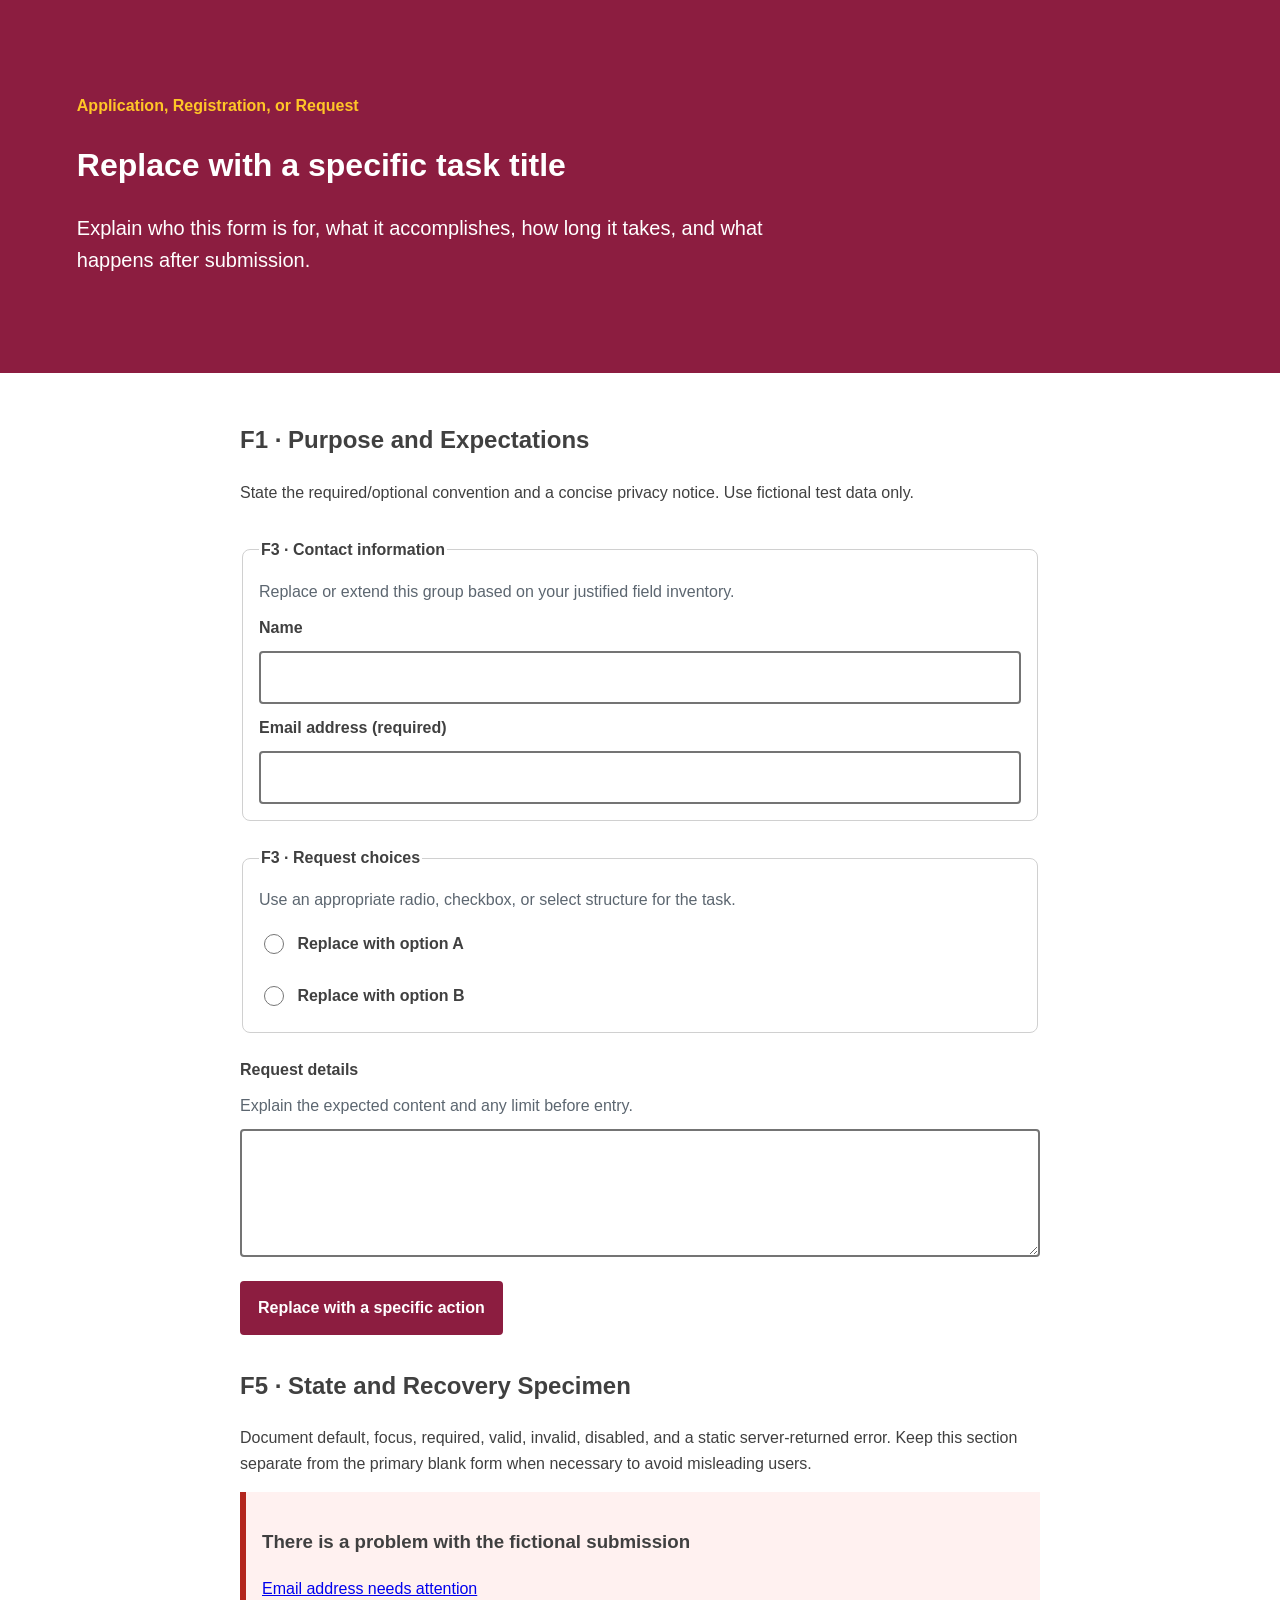
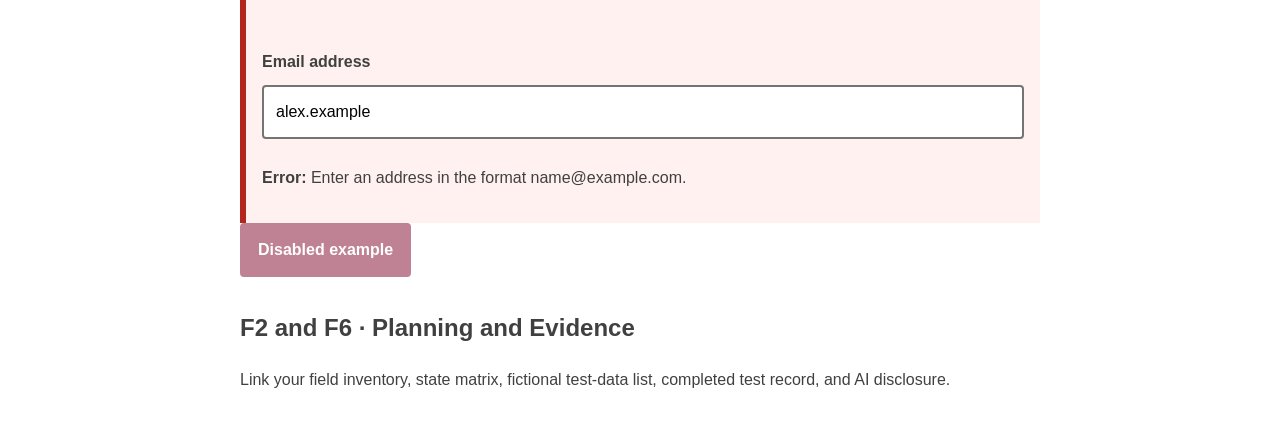
==== ASSESSMENT-Inclusive-Form-Flow-Starter/index.html @ 779ce45e "Initial Starter Repo" ====
<!doctype html>
<html lang="en">
    <head>
        <meta charset="utf-8">
        <meta name="viewport" content="width=device-width,initial-scale=1">
        <title>Inclusive Form Flow</title><link rel="stylesheet" href="styles.css">
    </head>
    <body>
        <header class="page-header">
            <p class="eyebrow">Application, Registration, or Request</p>
            <h1>Replace with a specific task title</h1>
            <p class="lede">Explain who this form is for, what it accomplishes, how long it takes, and what happens after submission.</p>
        </header>
        <main>
            <section id="expectations">
                <h2>F1 · Purpose and Expectations</h2>
                <p>State the required/optional convention and a concise privacy notice. Use fictional test data only.</p>
            </section>
            <form action="" method="get">
                <fieldset>
                    <legend>F3 · Contact information</legend>
                    <p class="help">Replace or extend this group based on your justified field inventory.</p>
                    <div class="field">
                        <label for="name">Name</label>
                        <input id="name" name="name" type="text" autocomplete="name">
                    </div>
                    <div class="field">
                        <label for="email">Email address (required)</label>
                        <input id="email" name="email" type="email" autocomplete="email" required>
                    </div>
                </fieldset>
                <fieldset>
                    <legend>F3 · Request choices</legend>
                    <p class="help">Use an appropriate radio, checkbox, or select structure for the task.</p>
                    <label class="choice">
                        <input type="radio" name="request_type" value="option-a"> Replace with option A</label>
                        <label class="choice"><input type="radio" name="request_type" value="option-b"> Replace with option B</label>
                    </fieldset>
                    <div class="field">
                        <label for="details">Request details</label>
                        <p class="help" id="details-help">Explain the expected content and any limit before entry.</p>
                        <textarea id="details" name="details" aria-describedby="details-help"></textarea>
                    </div>
                    <button type="submit">Replace with a specific action</button>
                </form>
                <section id="states">
                    <h2>F5 · State and Recovery Specimen</h2>
                    <p>Document default, focus, required, valid, invalid, disabled, and a static server-returned error. Keep this section separate from the primary blank form when necessary to avoid misleading users.</p>
                    <div class="error-summary">
                        <h3>There is a problem with the fictional submission</h3>
                        <p><a href="#error-example">Email address needs attention</a></p>
                    </div>
                    <div class="field field-error">
                        <label for="error-example">Email address</label>
                        <input id="error-example" type="email" value="alex.example" aria-invalid="true" aria-describedby="error-message">
                        <p id="error-message"><strong>Error:</strong> Enter an address in the format name@example.com.</p>
                    </div>
                    <button type="button" disabled>Disabled example</button>
                </section>
                <section id="documentation">
                    <h2>F2 and F6 · Planning and Evidence</h2>
                    <p>Link your field inventory, state matrix, fictional test-data list, completed test record, and AI disclosure.</p>
                </section>
            </main>
        </body>
        </html>
---- ASSESSMENT-Inclusive-Form-Flow-Starter/styles.css ----
:root{
    --color-text:#404040;
    --color-surface:#fff;
    --color-action:#8c1d40;
    --color-accent:#ffc627;
    --color-border:#747474;
    --color-error:#b3261e;
    --color-muted:#5c6670;
    --space-3:1rem;
    --radius:.5rem;
    --measure:68ch;
}
*,*::before,*::after{
    box-sizing:border-box;
}
body{
    margin:0;
    color:var(--color-text);
    background:var(--color-surface);
    font-family:Arial,sans-serif;
    line-height:1.6;
}
.page-header{
    padding:clamp(2rem,6vw,5rem);
    background:var(--color-action);
    color:#fff;
}
.eyebrow{
    color:var(--color-accent);
    font-weight:700;
}
.lede{
    max-width:var(--measure);
    font-size:1.25rem;
}
main{
    max-width:52rem;
    margin:auto;
    padding:var(--space-3);
}
section,form{
    margin-block:2rem;
}
form,fieldset,.field{
    display:grid;
    gap:.65rem;
}
form{
    gap:1.5rem;
}
fieldset{
    padding:1rem;
    border:1px solid #d0d0d0;
    border-radius:var(--radius);
}
legend,label{
    font-weight:700;
}
.help{
    margin:0;
    color:var(--color-muted);
}
input,select,textarea,button{
    font:inherit;
}
input:not([type="radio"]):not([type="checkbox"]),select,textarea{
    width:100%;
    padding:.75rem;
    border:2px solid var(--color-border);
    border-radius:.25rem;
}
textarea{
    min-height:8rem;
    resize:vertical;
}
.choice{
    display:flex;
    gap:.65rem;
    align-items:flex-start;
    padding:.5rem 0;
}
.choice input{
    inline-size:1.25rem;
    block-size:1.25rem;
}
button{
    justify-self:start;
    min-height:44px;
    padding:.75rem 1rem;
    background:var(--color-action);
    color:#fff;
    border:2px solid var(--color-action);
    border-radius:.25rem;
    font-weight:700;
}
:focus-visible{
    outline:.2rem solid var(--color-accent);
    outline-offset:.2rem;
}
.error-summary,.field-error{
    padding:1rem;
    border-left:.4rem solid var(--color-error);
    background:#fff1f0;
}
.field-error input{
    border-color:var(--color-error);
}
button:disabled{
    opacity:.55;
    cursor:not-allowed;
}
@media (min-width:48rem){
    .paired-fields{
        display:grid;
        grid-template-columns:1fr 1fr;
        gap:1rem;
    }
}
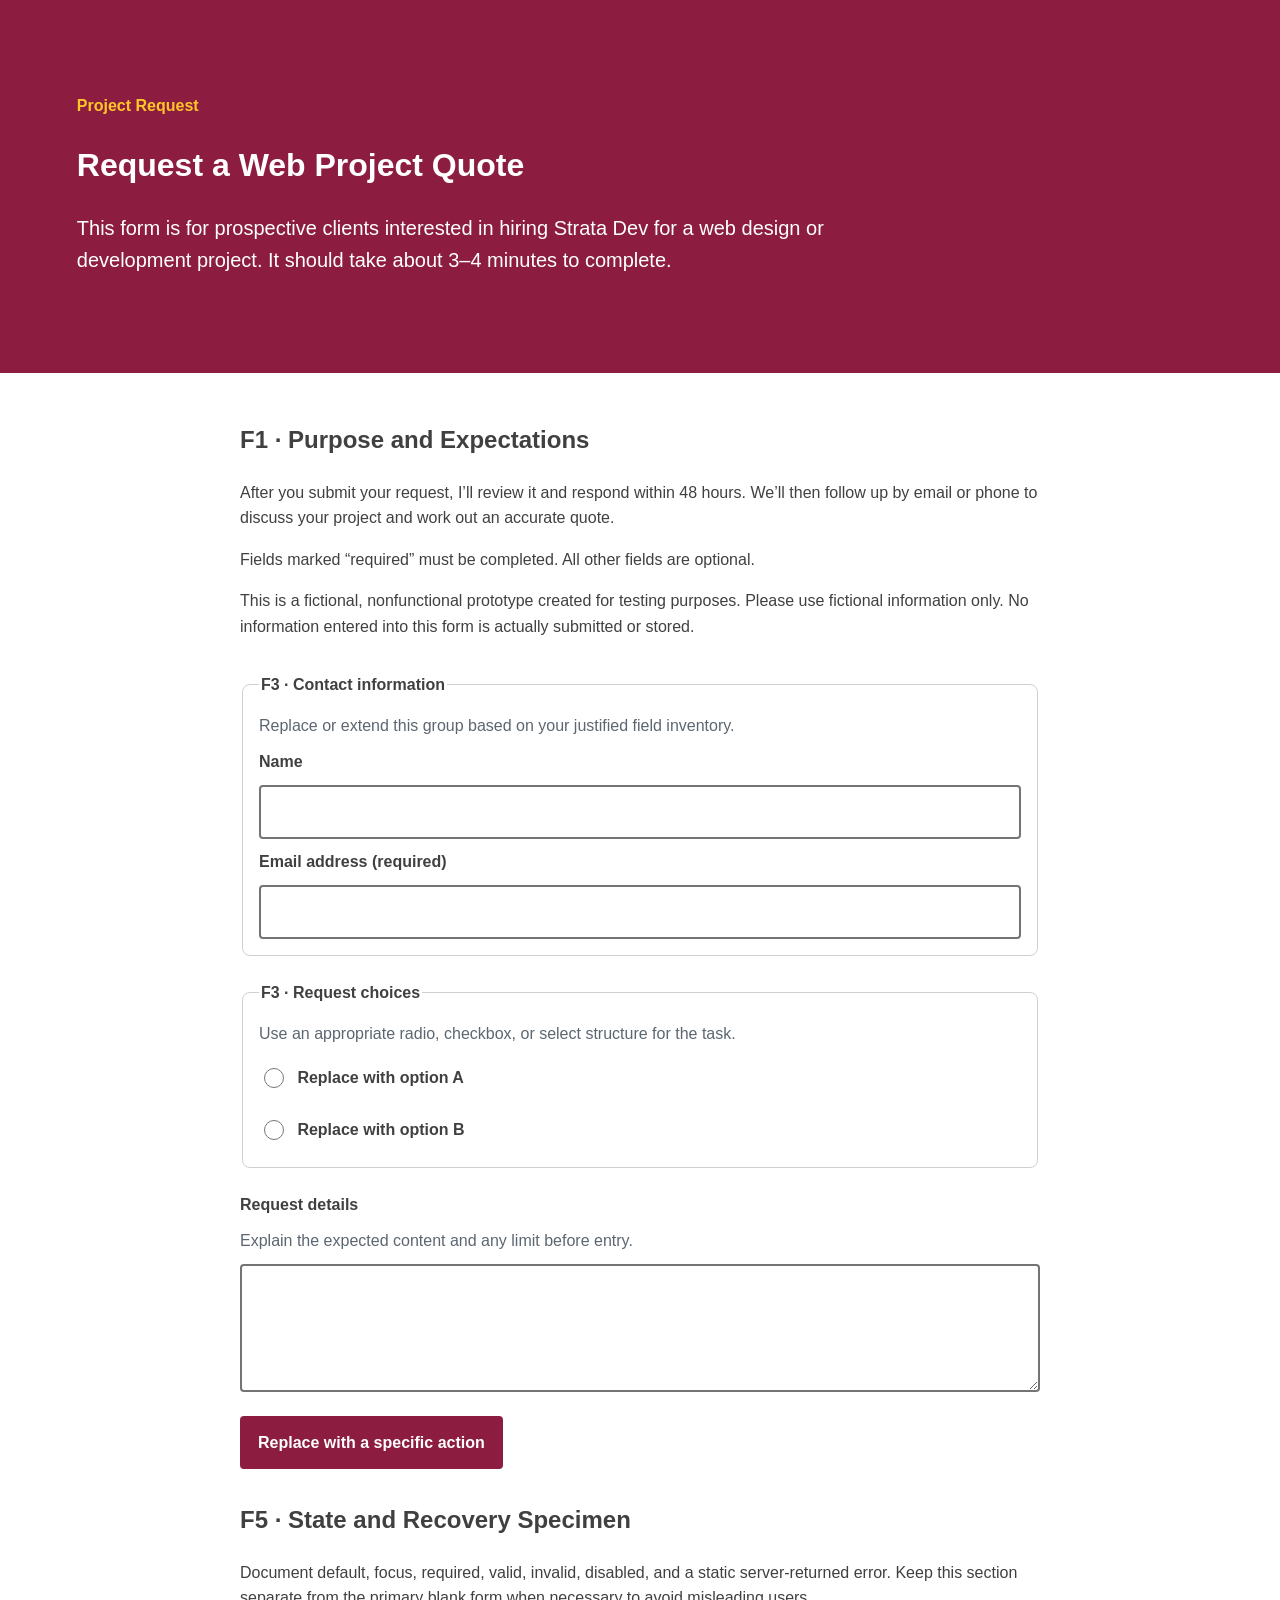
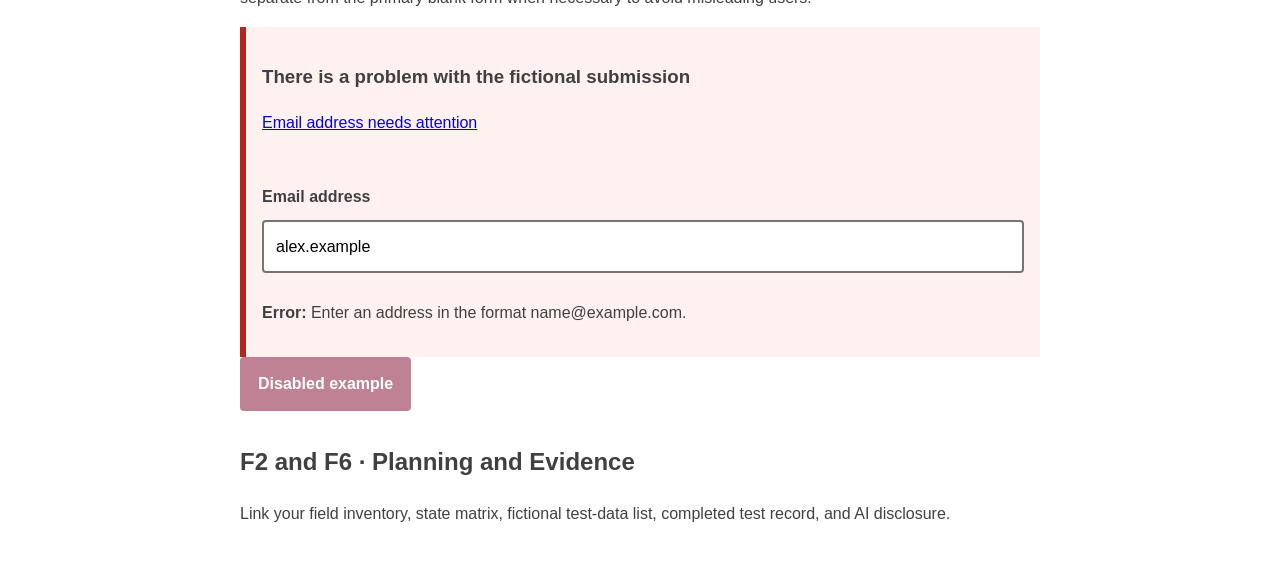
==== commit 3285bf24: "Add F1 purpose and expectations section" ====
--- a/ASSESSMENT-Inclusive-Form-Flow-Starter/index.html
+++ b/ASSESSMENT-Inclusive-Form-Flow-Starter/index.html
@@ -7,15 +7,36 @@
     </head>
     <body>
         <header class="page-header">
-            <p class="eyebrow">Application, Registration, or Request</p>
-            <h1>Replace with a specific task title</h1>
-            <p class="lede">Explain who this form is for, what it accomplishes, how long it takes, and what happens after submission.</p>
-        </header>
-        <main>
-            <section id="expectations">
-                <h2>F1 · Purpose and Expectations</h2>
-                <p>State the required/optional convention and a concise privacy notice. Use fictional test data only.</p>
-            </section>
+    <p class="eyebrow">Project Request</p>
+    <h1>Request a Web Project Quote</h1>
+    <p class="lede">
+        This form is for prospective clients interested in hiring Strata Dev
+        for a web design or development project. It should take about 3–4
+        minutes to complete.
+    </p>
+</header>
+
+<main>
+    <section id="expectations">
+        <h2>F1 · Purpose and Expectations</h2>
+
+        <p>
+            After you submit your request, I’ll review it and respond within
+            48 hours. We’ll then follow up by email or phone to discuss your
+            project and work out an accurate quote.
+        </p>
+
+        <p>
+            Fields marked “required” must be completed. All other fields are
+            optional.
+        </p>
+
+        <p>
+            This is a fictional, nonfunctional prototype created for testing
+            purposes. Please use fictional information only. No information
+            entered into this form is actually submitted or stored.
+        </p>
+    </section>
             <form action="" method="get">
                 <fieldset>
                     <legend>F3 · Contact information</legend>
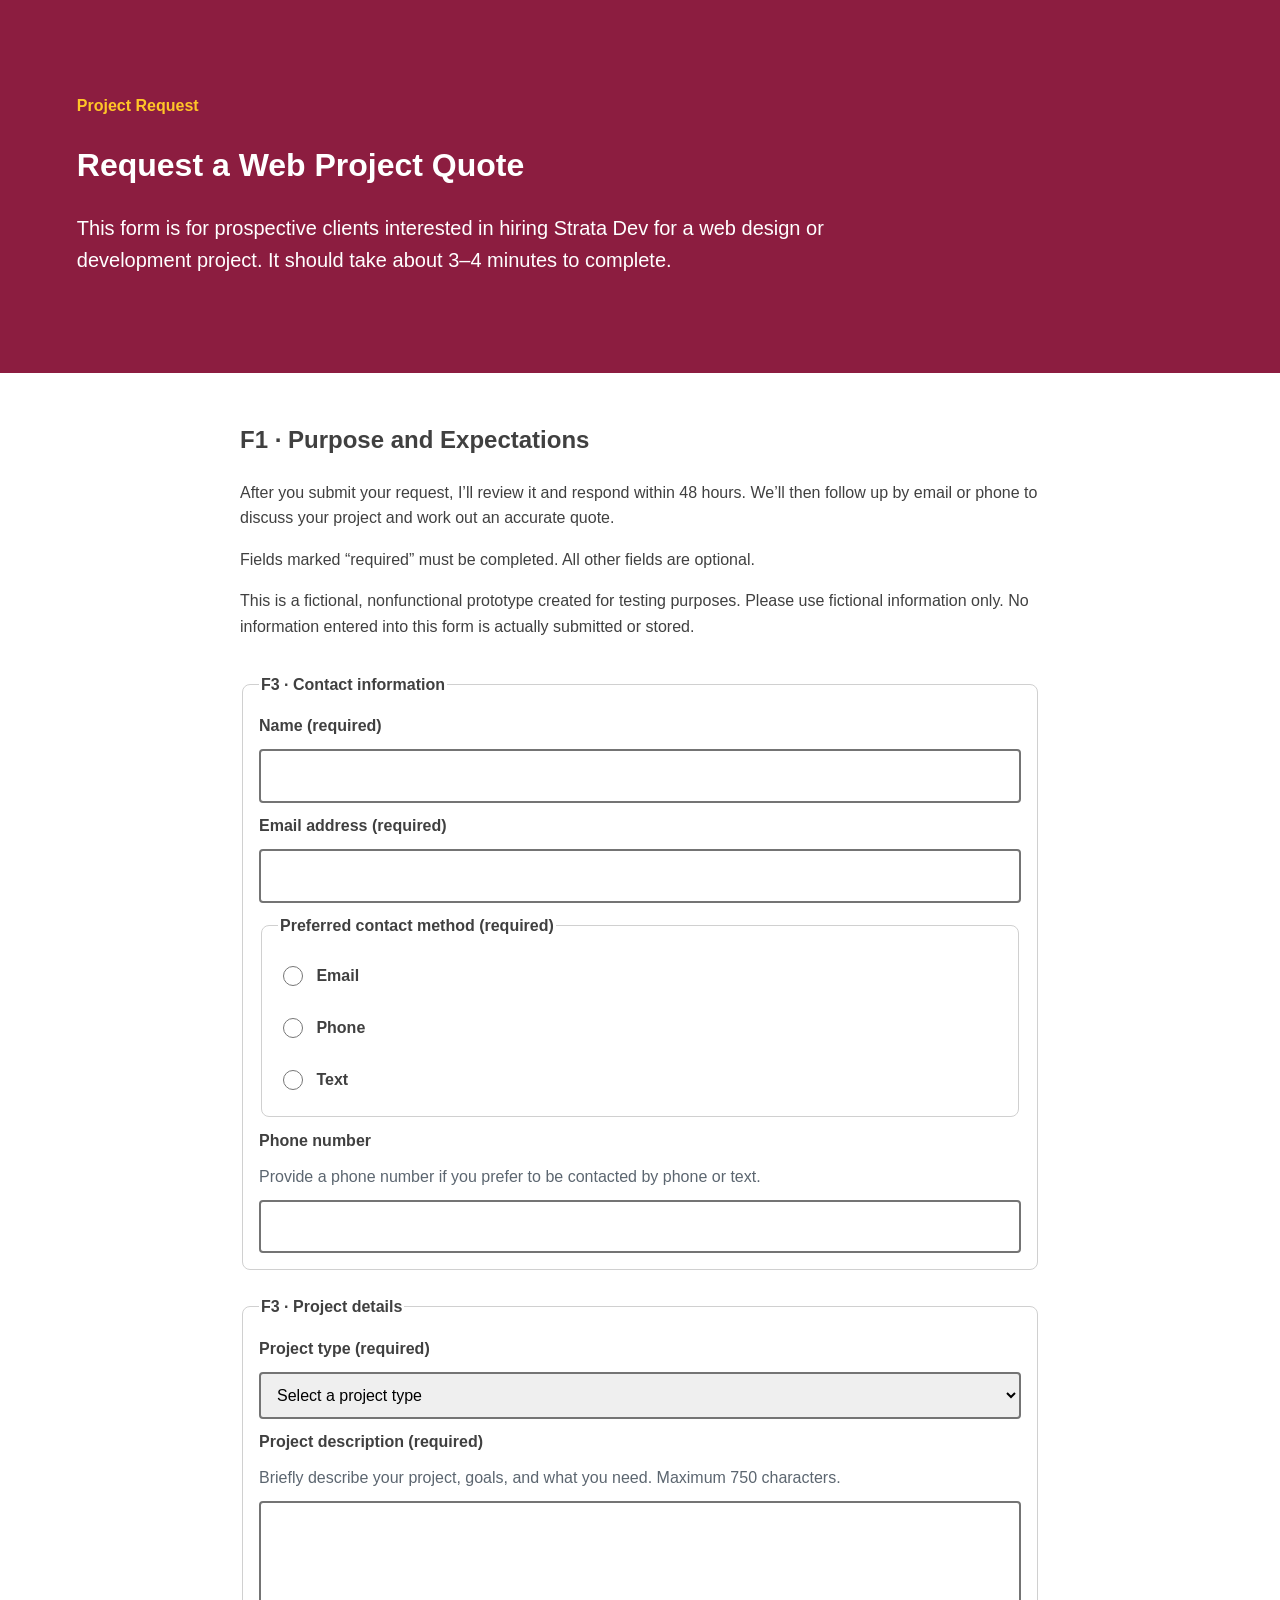
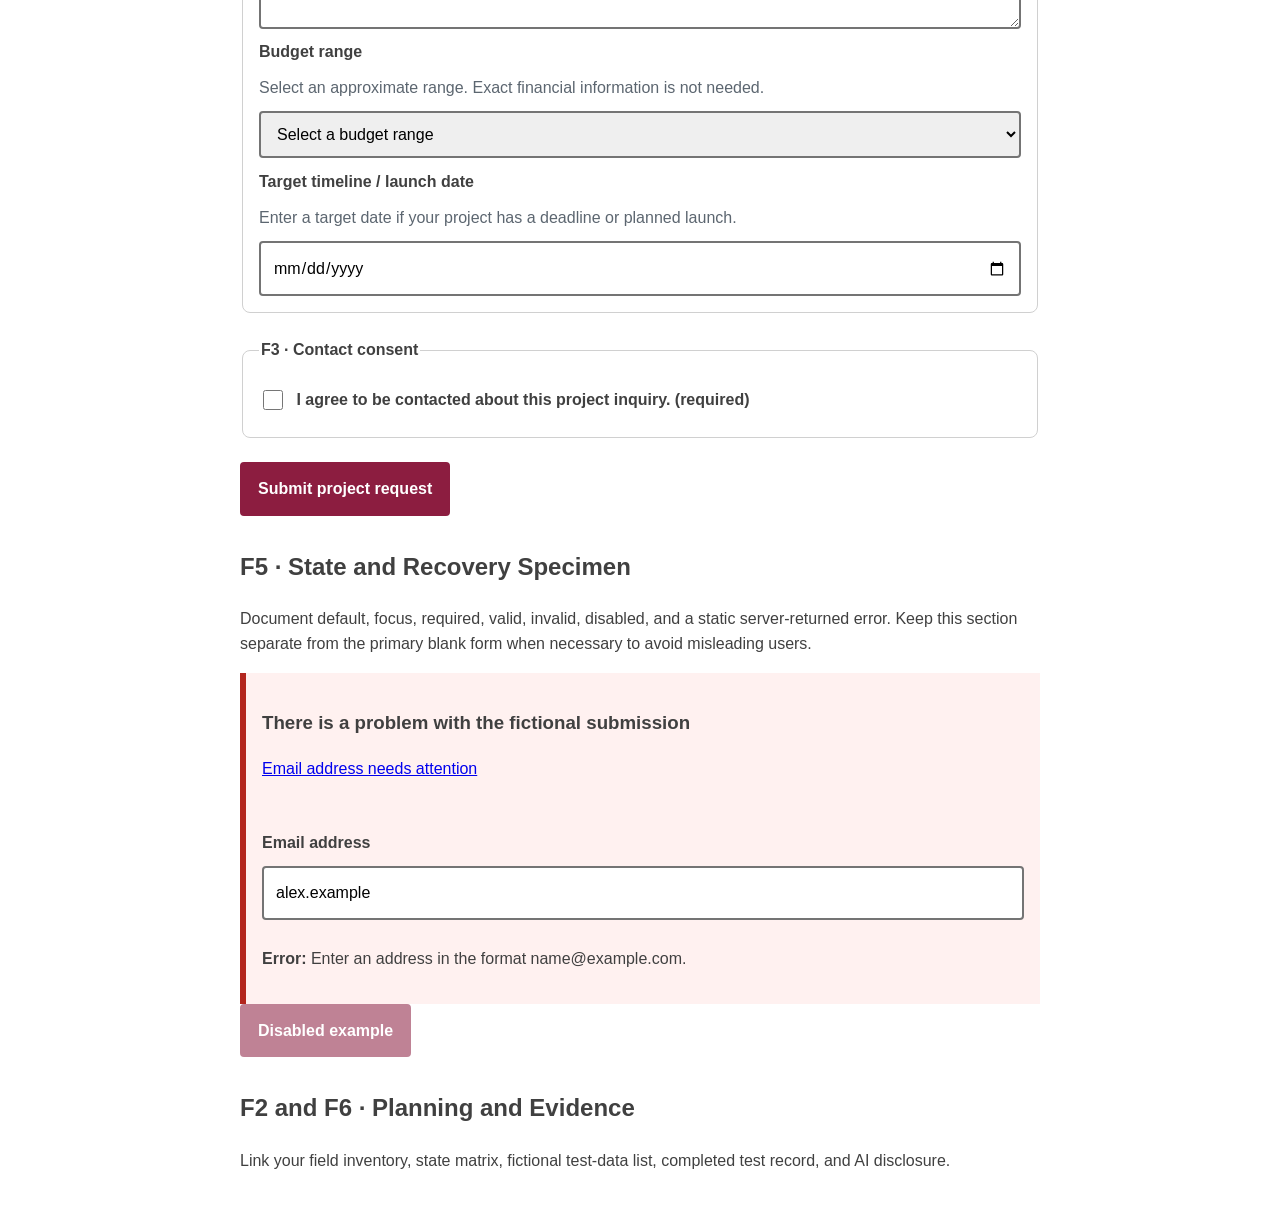
==== commit 443e910c: "Build F3 semantic form fields for project request" ====
--- a/ASSESSMENT-Inclusive-Form-Flow-Starter/index.html
+++ b/ASSESSMENT-Inclusive-Form-Flow-Starter/index.html
@@ -38,32 +38,154 @@
         </p>
     </section>
             <form action="" method="get">
-                <fieldset>
-                    <legend>F3 · Contact information</legend>
-                    <p class="help">Replace or extend this group based on your justified field inventory.</p>
-                    <div class="field">
-                        <label for="name">Name</label>
-                        <input id="name" name="name" type="text" autocomplete="name">
-                    </div>
-                    <div class="field">
-                        <label for="email">Email address (required)</label>
-                        <input id="email" name="email" type="email" autocomplete="email" required>
-                    </div>
-                </fieldset>
-                <fieldset>
-                    <legend>F3 · Request choices</legend>
-                    <p class="help">Use an appropriate radio, checkbox, or select structure for the task.</p>
-                    <label class="choice">
-                        <input type="radio" name="request_type" value="option-a"> Replace with option A</label>
-                        <label class="choice"><input type="radio" name="request_type" value="option-b"> Replace with option B</label>
-                    </fieldset>
-                    <div class="field">
-                        <label for="details">Request details</label>
-                        <p class="help" id="details-help">Explain the expected content and any limit before entry.</p>
-                        <textarea id="details" name="details" aria-describedby="details-help"></textarea>
-                    </div>
-                    <button type="submit">Replace with a specific action</button>
-                </form>
+    <fieldset>
+        <legend>F3 · Contact information</legend>
+
+        <div class="field">
+            <label for="name">Name (required)</label>
+            <input
+                id="name"
+                name="name"
+                type="text"
+                autocomplete="name"
+                required>
+        </div>
+
+        <div class="field">
+            <label for="email">Email address (required)</label>
+            <input
+                id="email"
+                name="email"
+                type="email"
+                autocomplete="email"
+                inputmode="email"
+                required>
+        </div>
+
+        <fieldset>
+            <legend>Preferred contact method (required)</legend>
+
+            <label class="choice">
+                <input
+                    type="radio"
+                    name="contact_method"
+                    value="email"
+                    required>
+                Email
+            </label>
+
+            <label class="choice">
+                <input
+                    type="radio"
+                    name="contact_method"
+                    value="phone">
+                Phone
+            </label>
+
+            <label class="choice">
+                <input
+                    type="radio"
+                    name="contact_method"
+                    value="text">
+                Text
+            </label>
+        </fieldset>
+
+        <div class="field">
+            <label for="phone">Phone number</label>
+            <p class="help" id="phone-help">
+                Provide a phone number if you prefer to be contacted by phone or text.
+            </p>
+            <input
+                id="phone"
+                name="phone"
+                type="tel"
+                autocomplete="tel"
+                inputmode="tel"
+                aria-describedby="phone-help">
+        </div>
+    </fieldset>
+
+    <fieldset>
+        <legend>F3 · Project details</legend>
+
+        <div class="field">
+            <label for="project-type">Project type (required)</label>
+            <select
+                id="project-type"
+                name="project_type"
+                required>
+                <option value="">Select a project type</option>
+                <option value="web-design">Web design</option>
+                <option value="web-development">Web development</option>
+                <option value="redesign">Website redesign</option>
+                <option value="other">Other</option>
+            </select>
+        </div>
+
+        <div class="field">
+            <label for="project-description">
+                Project description (required)
+            </label>
+            <p class="help" id="project-description-help">
+                Briefly describe your project, goals, and what you need.
+                Maximum 750 characters.
+            </p>
+            <textarea
+                id="project-description"
+                name="project_description"
+                maxlength="750"
+                aria-describedby="project-description-help"
+                required></textarea>
+        </div>
+
+        <div class="field">
+            <label for="budget">Budget range</label>
+            <p class="help" id="budget-help">
+                Select an approximate range. Exact financial information is not needed.
+            </p>
+            <select
+                id="budget"
+                name="budget"
+                aria-describedby="budget-help">
+                <option value="">Select a budget range</option>
+                <option value="under-1000">Under $1,000</option>
+                <option value="1000-2499">$1,000–$2,499</option>
+                <option value="2500-4999">$2,500–$4,999</option>
+                <option value="5000-plus">$5,000+</option>
+            </select>
+        </div>
+
+        <div class="field">
+            <label for="target-date">
+                Target timeline / launch date
+            </label>
+            <p class="help" id="target-date-help">
+                Enter a target date if your project has a deadline or planned launch.
+            </p>
+            <input
+                id="target-date"
+                name="target_date"
+                type="date"
+                aria-describedby="target-date-help">
+        </div>
+    </fieldset>
+
+    <fieldset>
+        <legend>F3 · Contact consent</legend>
+
+        <label class="choice">
+            <input
+                type="checkbox"
+                name="contact_consent"
+                value="yes"
+                required>
+            I agree to be contacted about this project inquiry. (required)
+        </label>
+    </fieldset>
+
+    <button type="submit">Submit project request</button>
+</form>
                 <section id="states">
                     <h2>F5 · State and Recovery Specimen</h2>
                     <p>Document default, focus, required, valid, invalid, disabled, and a static server-returned error. Keep this section separate from the primary blank form when necessary to avoid misleading users.</p>
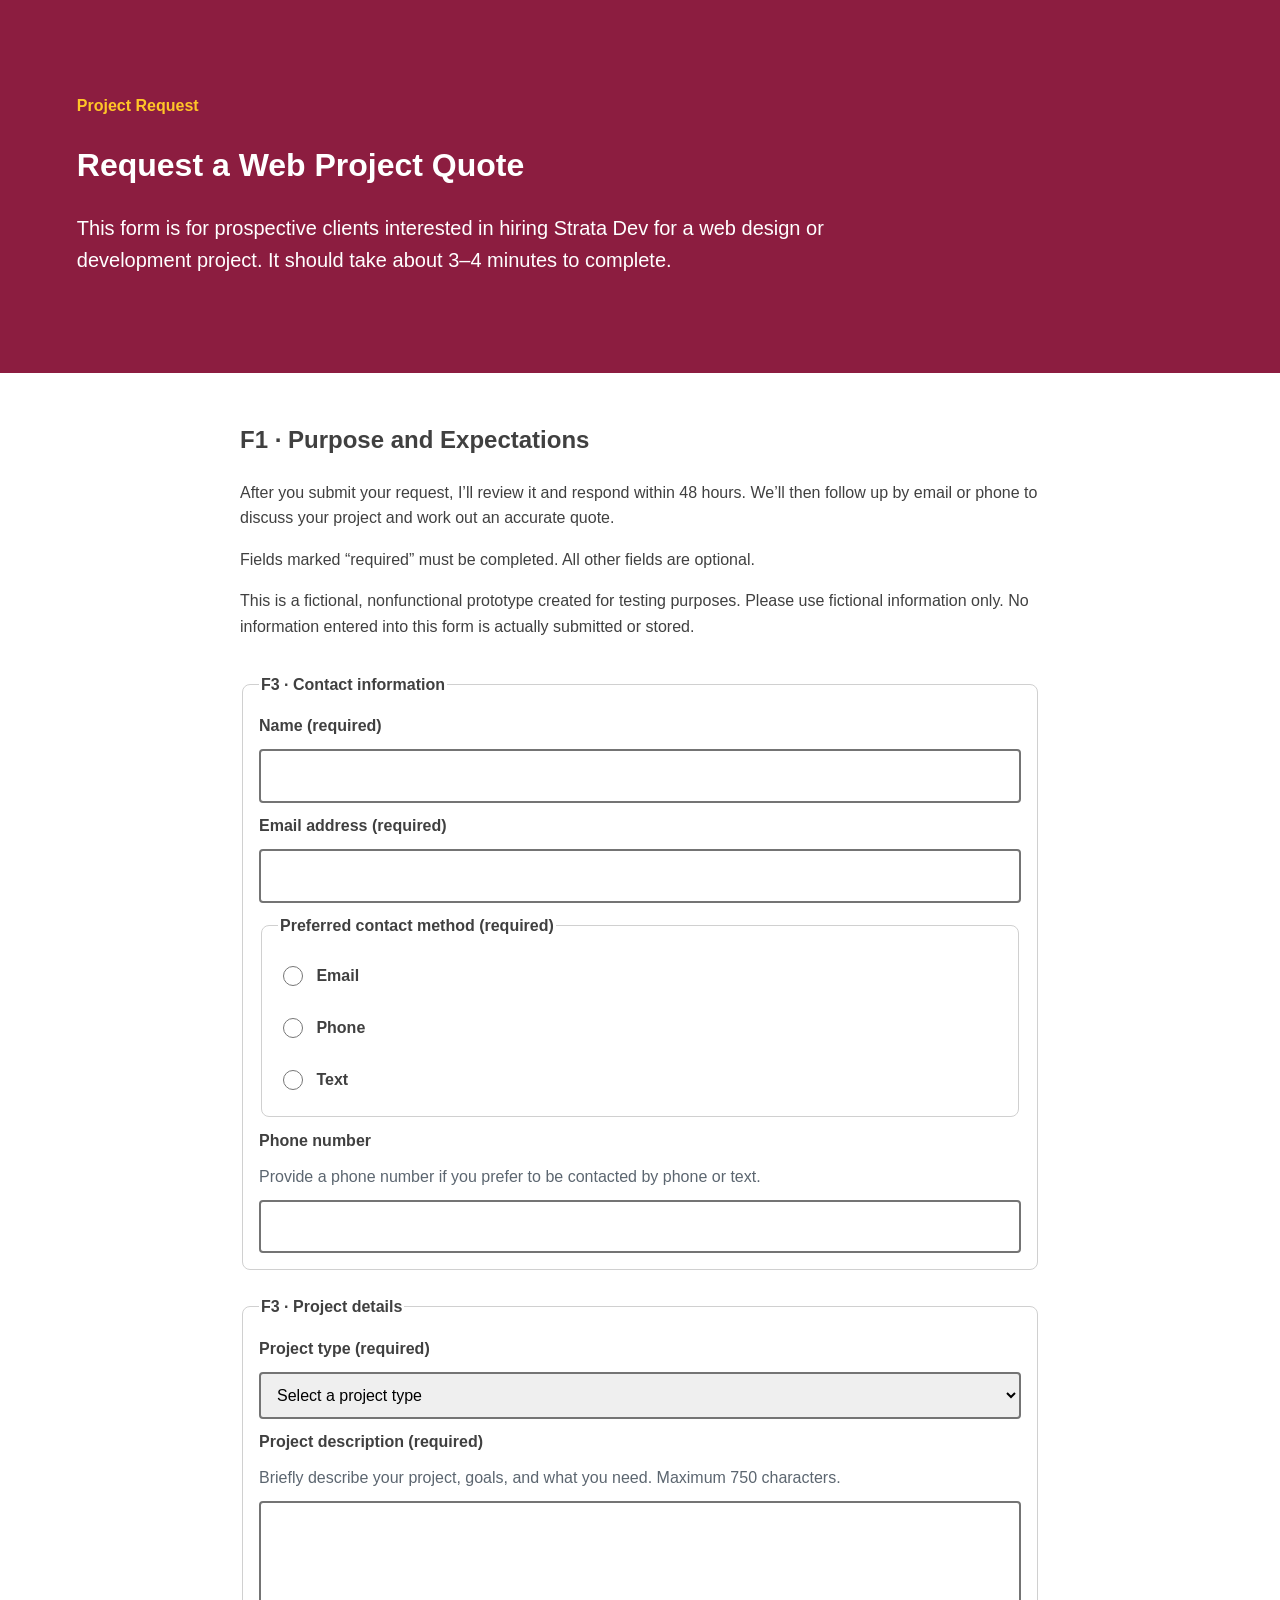
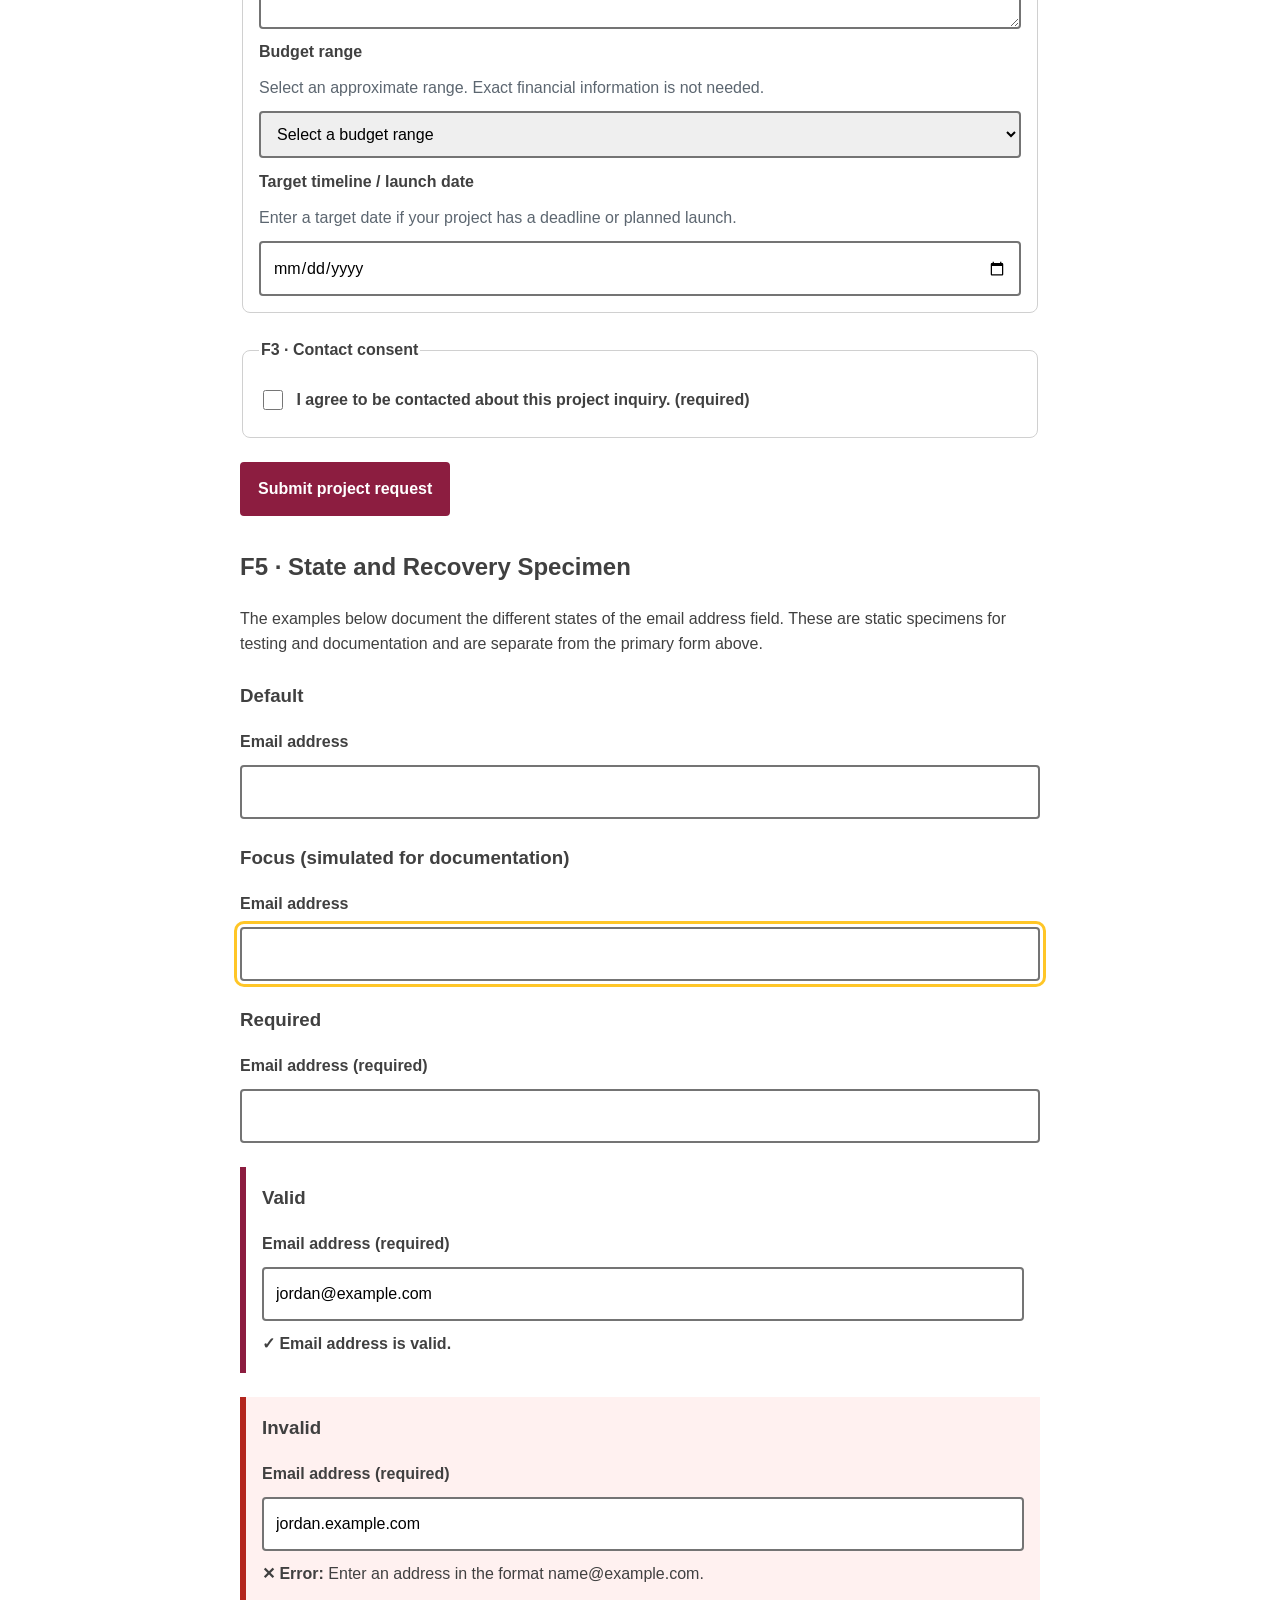
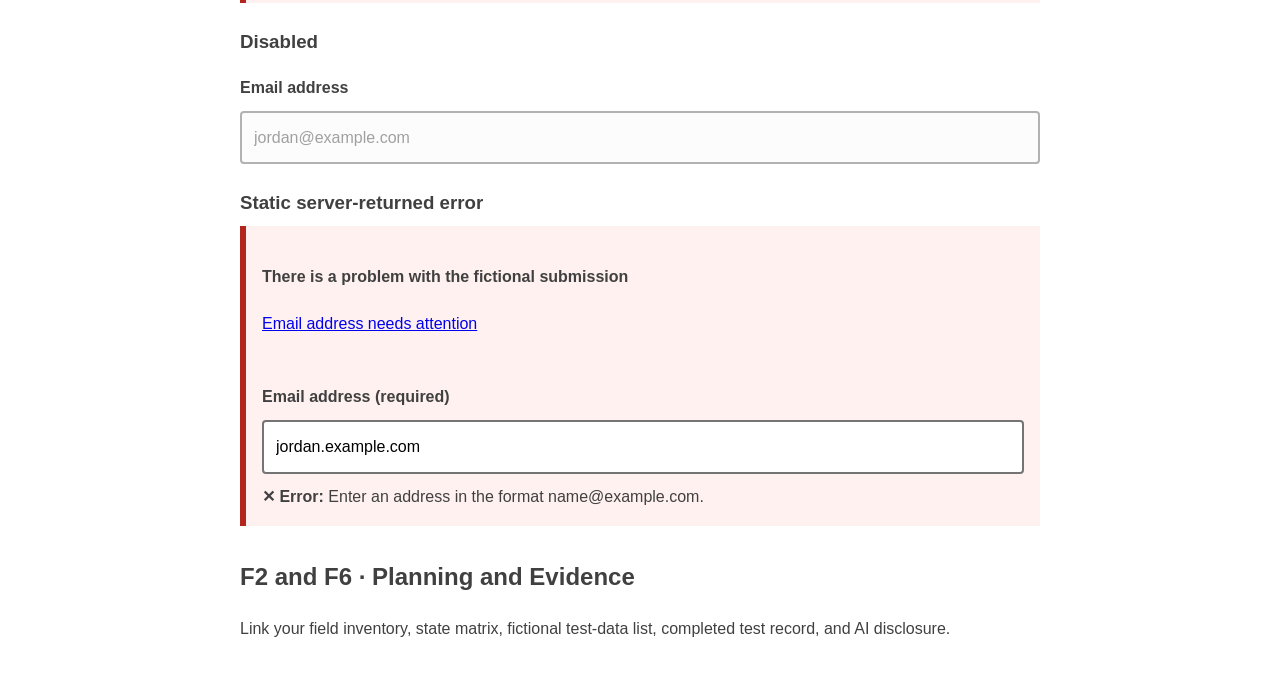
==== commit 961c3eec: "Add F5 state and recovery specimen" ====
--- a/ASSESSMENT-Inclusive-Form-Flow-Starter/index.html
+++ b/ASSESSMENT-Inclusive-Form-Flow-Starter/index.html
@@ -3,207 +3,334 @@
     <head>
         <meta charset="utf-8">
         <meta name="viewport" content="width=device-width,initial-scale=1">
-        <title>Inclusive Form Flow</title><link rel="stylesheet" href="styles.css">
+        <title>Inclusive Form Flow</title>
+        <link rel="stylesheet" href="styles.css">
     </head>
+
     <body>
         <header class="page-header">
-    <p class="eyebrow">Project Request</p>
-    <h1>Request a Web Project Quote</h1>
-    <p class="lede">
-        This form is for prospective clients interested in hiring Strata Dev
-        for a web design or development project. It should take about 3–4
-        minutes to complete.
-    </p>
-</header>
-
-<main>
-    <section id="expectations">
-        <h2>F1 · Purpose and Expectations</h2>
-
-        <p>
-            After you submit your request, I’ll review it and respond within
-            48 hours. We’ll then follow up by email or phone to discuss your
-            project and work out an accurate quote.
-        </p>
-
-        <p>
-            Fields marked “required” must be completed. All other fields are
-            optional.
-        </p>
-
-        <p>
-            This is a fictional, nonfunctional prototype created for testing
-            purposes. Please use fictional information only. No information
-            entered into this form is actually submitted or stored.
-        </p>
-    </section>
+            <p class="eyebrow">Project Request</p>
+            <h1>Request a Web Project Quote</h1>
+            <p class="lede">
+                This form is for prospective clients interested in hiring Strata Dev
+                for a web design or development project. It should take about 3–4
+                minutes to complete.
+            </p>
+        </header>
+
+        <main>
+            <section id="expectations">
+                <h2>F1 · Purpose and Expectations</h2>
+
+                <p>
+                    After you submit your request, I’ll review it and respond within
+                    48 hours. We’ll then follow up by email or phone to discuss your
+                    project and work out an accurate quote.
+                </p>
+
+                <p>
+                    Fields marked “required” must be completed. All other fields are
+                    optional.
+                </p>
+
+                <p>
+                    This is a fictional, nonfunctional prototype created for testing
+                    purposes. Please use fictional information only. No information
+                    entered into this form is actually submitted or stored.
+                </p>
+            </section>
+
             <form action="" method="get">
-    <fieldset>
-        <legend>F3 · Contact information</legend>
-
-        <div class="field">
-            <label for="name">Name (required)</label>
-            <input
-                id="name"
-                name="name"
-                type="text"
-                autocomplete="name"
-                required>
-        </div>
-
-        <div class="field">
-            <label for="email">Email address (required)</label>
-            <input
-                id="email"
-                name="email"
-                type="email"
-                autocomplete="email"
-                inputmode="email"
-                required>
-        </div>
-
-        <fieldset>
-            <legend>Preferred contact method (required)</legend>
-
-            <label class="choice">
-                <input
-                    type="radio"
-                    name="contact_method"
-                    value="email"
-                    required>
-                Email
-            </label>
-
-            <label class="choice">
-                <input
-                    type="radio"
-                    name="contact_method"
-                    value="phone">
-                Phone
-            </label>
-
-            <label class="choice">
-                <input
-                    type="radio"
-                    name="contact_method"
-                    value="text">
-                Text
-            </label>
-        </fieldset>
-
-        <div class="field">
-            <label for="phone">Phone number</label>
-            <p class="help" id="phone-help">
-                Provide a phone number if you prefer to be contacted by phone or text.
-            </p>
-            <input
-                id="phone"
-                name="phone"
-                type="tel"
-                autocomplete="tel"
-                inputmode="tel"
-                aria-describedby="phone-help">
-        </div>
-    </fieldset>
-
-    <fieldset>
-        <legend>F3 · Project details</legend>
-
-        <div class="field">
-            <label for="project-type">Project type (required)</label>
-            <select
-                id="project-type"
-                name="project_type"
-                required>
-                <option value="">Select a project type</option>
-                <option value="web-design">Web design</option>
-                <option value="web-development">Web development</option>
-                <option value="redesign">Website redesign</option>
-                <option value="other">Other</option>
-            </select>
-        </div>
-
-        <div class="field">
-            <label for="project-description">
-                Project description (required)
-            </label>
-            <p class="help" id="project-description-help">
-                Briefly describe your project, goals, and what you need.
-                Maximum 750 characters.
-            </p>
-            <textarea
-                id="project-description"
-                name="project_description"
-                maxlength="750"
-                aria-describedby="project-description-help"
-                required></textarea>
-        </div>
-
-        <div class="field">
-            <label for="budget">Budget range</label>
-            <p class="help" id="budget-help">
-                Select an approximate range. Exact financial information is not needed.
-            </p>
-            <select
-                id="budget"
-                name="budget"
-                aria-describedby="budget-help">
-                <option value="">Select a budget range</option>
-                <option value="under-1000">Under $1,000</option>
-                <option value="1000-2499">$1,000–$2,499</option>
-                <option value="2500-4999">$2,500–$4,999</option>
-                <option value="5000-plus">$5,000+</option>
-            </select>
-        </div>
-
-        <div class="field">
-            <label for="target-date">
-                Target timeline / launch date
-            </label>
-            <p class="help" id="target-date-help">
-                Enter a target date if your project has a deadline or planned launch.
-            </p>
-            <input
-                id="target-date"
-                name="target_date"
-                type="date"
-                aria-describedby="target-date-help">
-        </div>
-    </fieldset>
-
-    <fieldset>
-        <legend>F3 · Contact consent</legend>
-
-        <label class="choice">
-            <input
-                type="checkbox"
-                name="contact_consent"
-                value="yes"
-                required>
-            I agree to be contacted about this project inquiry. (required)
-        </label>
-    </fieldset>
-
-    <button type="submit">Submit project request</button>
-</form>
-                <section id="states">
-                    <h2>F5 · State and Recovery Specimen</h2>
-                    <p>Document default, focus, required, valid, invalid, disabled, and a static server-returned error. Keep this section separate from the primary blank form when necessary to avoid misleading users.</p>
+                <fieldset>
+                    <legend>F3 · Contact information</legend>
+
+                    <div class="field">
+                        <label for="name">Name (required)</label>
+                        <input
+                            id="name"
+                            name="name"
+                            type="text"
+                            autocomplete="name"
+                            required>
+                    </div>
+
+                    <div class="field">
+                        <label for="email">Email address (required)</label>
+                        <input
+                            id="email"
+                            name="email"
+                            type="email"
+                            autocomplete="email"
+                            inputmode="email"
+                            required>
+                    </div>
+
+                    <fieldset>
+                        <legend>Preferred contact method (required)</legend>
+
+                        <label class="choice">
+                            <input
+                                type="radio"
+                                name="contact_method"
+                                value="email"
+                                required>
+                            Email
+                        </label>
+
+                        <label class="choice">
+                            <input
+                                type="radio"
+                                name="contact_method"
+                                value="phone">
+                            Phone
+                        </label>
+
+                        <label class="choice">
+                            <input
+                                type="radio"
+                                name="contact_method"
+                                value="text">
+                            Text
+                        </label>
+                    </fieldset>
+
+                    <div class="field">
+                        <label for="phone">Phone number</label>
+                        <p class="help" id="phone-help">
+                            Provide a phone number if you prefer to be contacted by
+                            phone or text.
+                        </p>
+                        <input
+                            id="phone"
+                            name="phone"
+                            type="tel"
+                            autocomplete="tel"
+                            inputmode="tel"
+                            aria-describedby="phone-help">
+                    </div>
+                </fieldset>
+
+                <fieldset>
+                    <legend>F3 · Project details</legend>
+
+                    <div class="field">
+                        <label for="project-type">Project type (required)</label>
+                        <select
+                            id="project-type"
+                            name="project_type"
+                            required>
+                            <option value="">Select a project type</option>
+                            <option value="web-design">Web design</option>
+                            <option value="web-development">Web development</option>
+                            <option value="redesign">Website redesign</option>
+                            <option value="other">Other</option>
+                        </select>
+                    </div>
+
+                    <div class="field">
+                        <label for="project-description">
+                            Project description (required)
+                        </label>
+                        <p class="help" id="project-description-help">
+                            Briefly describe your project, goals, and what you need.
+                            Maximum 750 characters.
+                        </p>
+                        <textarea
+                            id="project-description"
+                            name="project_description"
+                            maxlength="750"
+                            aria-describedby="project-description-help"
+                            required></textarea>
+                    </div>
+
+                    <div class="field">
+                        <label for="budget">Budget range</label>
+                        <p class="help" id="budget-help">
+                            Select an approximate range. Exact financial information
+                            is not needed.
+                        </p>
+                        <select
+                            id="budget"
+                            name="budget"
+                            aria-describedby="budget-help">
+                            <option value="">Select a budget range</option>
+                            <option value="under-1000">Under $1,000</option>
+                            <option value="1000-2499">$1,000–$2,499</option>
+                            <option value="2500-4999">$2,500–$4,999</option>
+                            <option value="5000-plus">$5,000+</option>
+                        </select>
+                    </div>
+
+                    <div class="field">
+                        <label for="target-date">
+                            Target timeline / launch date
+                        </label>
+                        <p class="help" id="target-date-help">
+                            Enter a target date if your project has a deadline or
+                            planned launch.
+                        </p>
+                        <input
+                            id="target-date"
+                            name="target_date"
+                            type="date"
+                            aria-describedby="target-date-help">
+                    </div>
+                </fieldset>
+
+                <fieldset>
+                    <legend>F3 · Contact consent</legend>
+
+                    <label class="choice">
+                        <input
+                            type="checkbox"
+                            name="contact_consent"
+                            value="yes"
+                            required>
+                        I agree to be contacted about this project inquiry. (required)
+                    </label>
+                </fieldset>
+
+                <button type="submit">Submit project request</button>
+            </form>
+
+            <section id="states">
+                <h2>F5 · State and Recovery Specimen</h2>
+
+                <p>
+                    The examples below document the different states of the email
+                    address field. These are static specimens for testing and
+                    documentation and are separate from the primary form above.
+                </p>
+
+                <!-- Default -->
+                <div class="field state-example">
+                    <h3>Default</h3>
+                    <label for="state-default-email">Email address</label>
+                    <input
+                        id="state-default-email"
+                        type="email"
+                        autocomplete="email"
+                        inputmode="email">
+                </div>
+
+                <!-- Focus -->
+                <div class="field state-example">
+                    <h3>Focus (simulated for documentation)</h3>
+                    <label for="state-focus-email">Email address</label>
+                    <input
+                        id="state-focus-email"
+                        class="focus-simulated"
+                        type="email"
+                        autocomplete="email"
+                        inputmode="email">
+                </div>
+
+                <!-- Required -->
+                <div class="field state-example">
+                    <h3>Required</h3>
+                    <label for="state-required-email">
+                        Email address (required)
+                    </label>
+                    <input
+                        id="state-required-email"
+                        type="email"
+                        autocomplete="email"
+                        inputmode="email"
+                        required>
+                </div>
+
+                <!-- Valid -->
+                <div class="field state-example field-valid">
+                    <h3>Valid</h3>
+                    <label for="state-valid-email">
+                        Email address (required)
+                    </label>
+                    <input
+                        id="state-valid-email"
+                        type="email"
+                        value="jordan@example.com"
+                        aria-describedby="valid-email-message"
+                        required>
+                    <p
+                        id="valid-email-message"
+                        class="success-message">
+                        ✓ Email address is valid.
+                    </p>
+                </div>
+
+                <!-- Invalid -->
+                <div class="field state-example field-error">
+                    <h3>Invalid</h3>
+                    <label for="state-invalid-email">
+                        Email address (required)
+                    </label>
+                    <input
+                        id="state-invalid-email"
+                        type="email"
+                        value="jordan.example.com"
+                        aria-invalid="true"
+                        aria-describedby="invalid-email-message"
+                        required>
+                    <p
+                        id="invalid-email-message"
+                        class="error-message">
+                        <strong>✕ Error:</strong>
+                        Enter an address in the format name@example.com.
+                    </p>
+                </div>
+
+                <!-- Disabled -->
+                <div class="field state-example">
+                    <h3>Disabled</h3>
+                    <label for="state-disabled-email">Email address</label>
+                    <input
+                        id="state-disabled-email"
+                        type="email"
+                        value="jordan@example.com"
+                        disabled>
+                </div>
+
+                <!-- Static server-returned error -->
+                <div class="state-example">
+                    <h3>Static server-returned error</h3>
+
                     <div class="error-summary">
-                        <h3>There is a problem with the fictional submission</h3>
-                        <p><a href="#error-example">Email address needs attention</a></p>
-                    </div>
+                        <h4>There is a problem with the fictional submission</h4>
+                        <p>
+                            <a href="#server-error-email">
+                                Email address needs attention
+                            </a>
+                        </p>
+                    </div>
+
                     <div class="field field-error">
-                        <label for="error-example">Email address</label>
-                        <input id="error-example" type="email" value="alex.example" aria-invalid="true" aria-describedby="error-message">
-                        <p id="error-message"><strong>Error:</strong> Enter an address in the format name@example.com.</p>
-                    </div>
-                    <button type="button" disabled>Disabled example</button>
-                </section>
-                <section id="documentation">
-                    <h2>F2 and F6 · Planning and Evidence</h2>
-                    <p>Link your field inventory, state matrix, fictional test-data list, completed test record, and AI disclosure.</p>
-                </section>
-            </main>
-        </body>
-        </html>
+                        <label for="server-error-email">
+                            Email address (required)
+                        </label>
+                        <input
+                            id="server-error-email"
+                            type="email"
+                            value="jordan.example.com"
+                            aria-invalid="true"
+                            aria-describedby="server-email-error"
+                            required>
+                        <p
+                            id="server-email-error"
+                            class="error-message">
+                            <strong>✕ Error:</strong>
+                            Enter an address in the format name@example.com.
+                        </p>
+                    </div>
+                </div>
+            </section>
+
+            <section id="documentation">
+                <h2>F2 and F6 · Planning and Evidence</h2>
+                <p>
+                    Link your field inventory, state matrix, fictional test-data
+                    list, completed test record, and AI disclosure.
+                </p>
+            </section>
+        </main>
+    </body>
+</html>
--- a/ASSESSMENT-Inclusive-Form-Flow-Starter/styles.css
+++ b/ASSESSMENT-Inclusive-Form-Flow-Starter/styles.css
@@ -10,9 +10,11 @@
     --radius:.5rem;
     --measure:68ch;
 }
+
 *,*::before,*::after{
     box-sizing:border-box;
 }
+
 body{
     margin:0;
     color:var(--color-text);
@@ -20,69 +22,87 @@
     font-family:Arial,sans-serif;
     line-height:1.6;
 }
+
 .page-header{
     padding:clamp(2rem,6vw,5rem);
     background:var(--color-action);
     color:#fff;
 }
+
 .eyebrow{
     color:var(--color-accent);
     font-weight:700;
 }
+
 .lede{
     max-width:var(--measure);
     font-size:1.25rem;
 }
+
 main{
     max-width:52rem;
     margin:auto;
     padding:var(--space-3);
 }
+
 section,form{
     margin-block:2rem;
 }
+
 form,fieldset,.field{
     display:grid;
     gap:.65rem;
 }
+
 form{
     gap:1.5rem;
 }
+
 fieldset{
     padding:1rem;
     border:1px solid #d0d0d0;
     border-radius:var(--radius);
 }
+
 legend,label{
     font-weight:700;
 }
+
 .help{
     margin:0;
     color:var(--color-muted);
 }
+
 input,select,textarea,button{
     font:inherit;
 }
-input:not([type="radio"]):not([type="checkbox"]),select,textarea{
+
+input:not([type="radio"]):not([type="checkbox"]),
+select,
+textarea{
     width:100%;
     padding:.75rem;
     border:2px solid var(--color-border);
     border-radius:.25rem;
 }
+
 textarea{
     min-height:8rem;
     resize:vertical;
 }
+
 .choice{
     display:flex;
     gap:.65rem;
     align-items:flex-start;
     padding:.5rem 0;
 }
+
 .choice input{
     inline-size:1.25rem;
     block-size:1.25rem;
 }
+
 button{
     justify-self:start;
     min-height:44px;
@@ -93,26 +113,73 @@
     border-radius:.25rem;
     font-weight:700;
 }
+
+/* Real keyboard focus state */
 :focus-visible{
     outline:.2rem solid var(--color-accent);
     outline-offset:.2rem;
 }
-.error-summary,.field-error{
+
+/* F5 simulated focus state.
+   Matches the real :focus-visible treatment above. */
+.focus-simulated{
+    outline:.2rem solid var(--color-accent);
+    outline-offset:.2rem;
+}
+
+/* Error and server-returned error states */
+.error-summary,
+.field-error{
     padding:1rem;
     border-left:.4rem solid var(--color-error);
     background:#fff1f0;
 }
+
 .field-error input{
     border-color:var(--color-error);
 }
+
+.error-message{
+    margin:0;
+}
+
+/* F5 valid state */
+.field-valid{
+    padding:1rem;
+    border-left:.4rem solid var(--color-action);
+}
+
+.success-message{
+    margin:0;
+    font-weight:700;
+}
+
+/* Disabled state */
 button:disabled{
     opacity:.55;
     cursor:not-allowed;
 }
+
+input:disabled,
+select:disabled,
+textarea:disabled{
+    opacity:.55;
+    cursor:not-allowed;
+}
+
+/* F5 state specimen spacing */
+.state-example{
+    margin-block:1.5rem;
+}
+
+.state-example h3{
+    margin-block:0 .5rem;
+}
+
 @media (min-width:48rem){
     .paired-fields{
         display:grid;
         grid-template-columns:1fr 1fr;
         gap:1rem;
     }
-}
+}
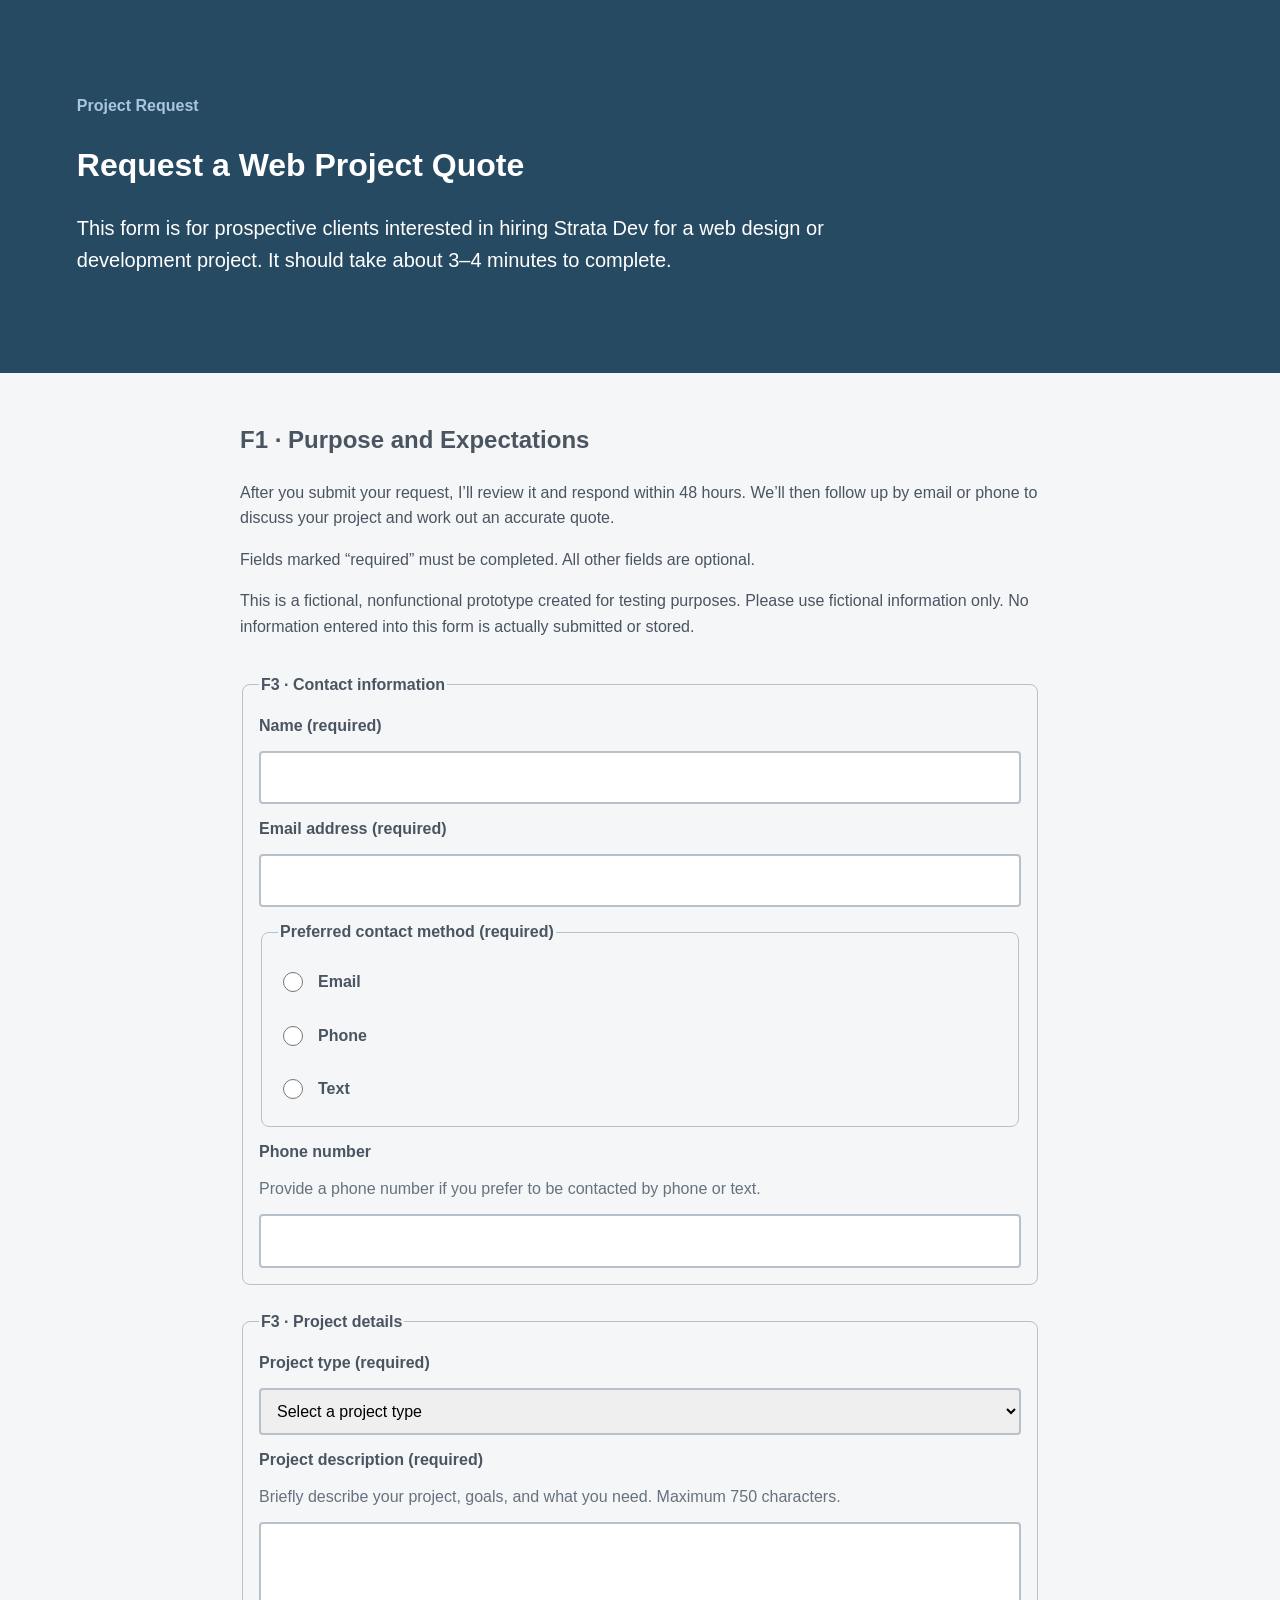
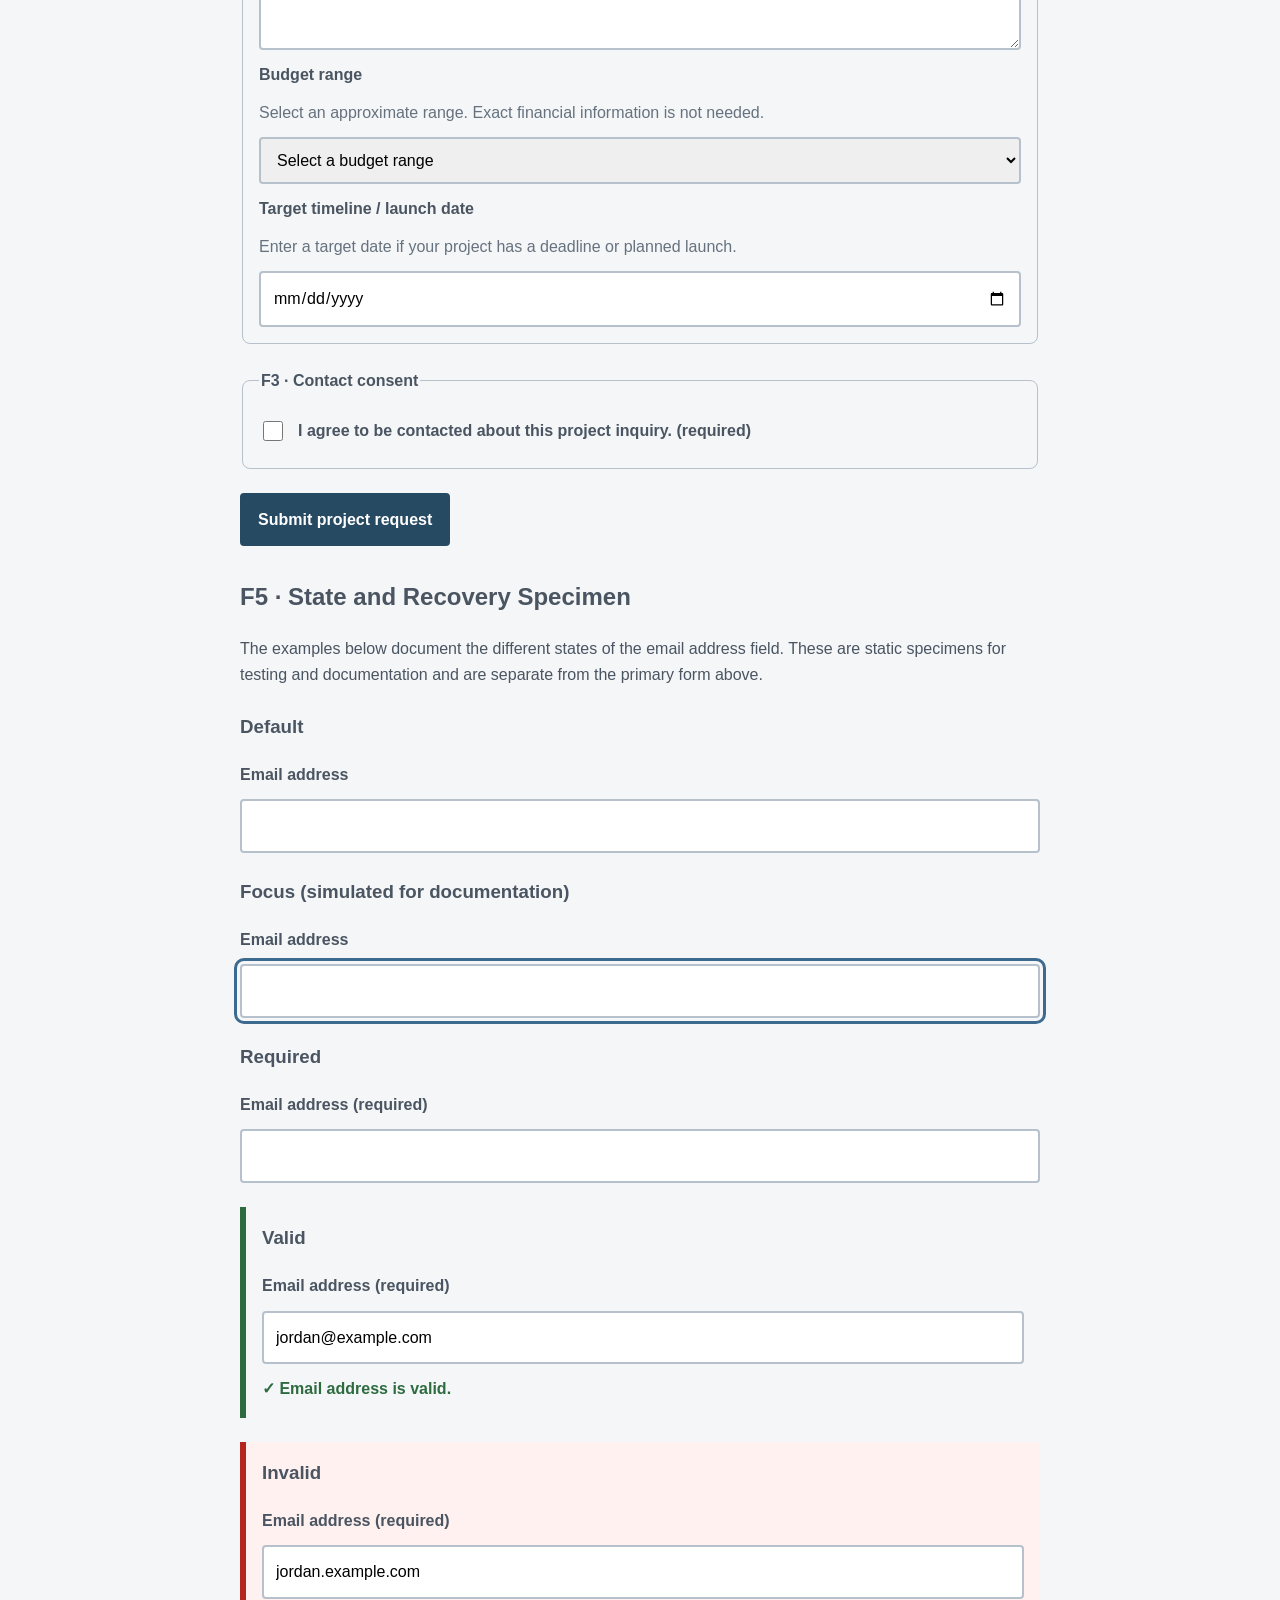
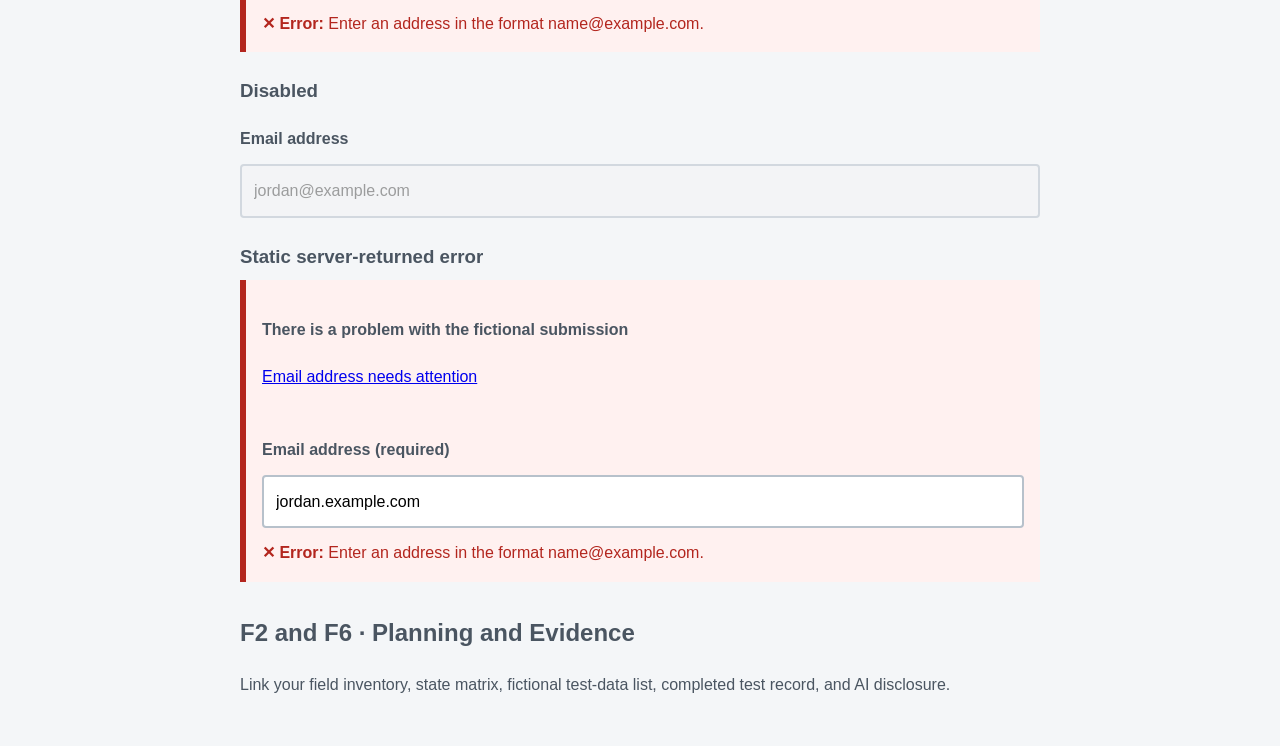
==== commit b56fc8eb: "Complete F4 validation review: add minlength constraint and test record" ====
--- a/ASSESSMENT-Inclusive-Form-Flow-Starter/index.html
+++ b/ASSESSMENT-Inclusive-Form-Flow-Starter/index.html
@@ -51,6 +51,7 @@
                             name="name"
                             type="text"
                             autocomplete="name"
+                            minlength="2"
                             required>
                     </div>
 
--- a/ASSESSMENT-Inclusive-Form-Flow-Starter/styles.css
+++ b/ASSESSMENT-Inclusive-Form-Flow-Starter/styles.css
@@ -1,12 +1,57 @@
 :root{
-    --color-text:#404040;
-    --color-surface:#fff;
-    --color-action:#8c1d40;
-    --color-accent:#ffc627;
-    --color-border:#747474;
-    --color-error:#b3261e;
-    --color-muted:#5c6670;
-    --space-3:1rem;
+  /* Primitive color tokens from Module 1 */
+--blue-200:#a9c6dd;
+--blue-400:#6d9cbf;
+--blue-600:#3d6b8f;
+--blue-800:#274a63;
+--blue-900:#182f3f;
+
+--gray-0:#ffffff;
+--gray-50:#f4f6f8;
+--gray-100:#e2e7ec;
+--gray-300:#b7c1cb;
+--gray-500:#7c8894;
+--gray-600:#66727e;
+--gray-700:#4a5561;
+--gray-900:#1c2126;
+
+/* Semantic color tokens */
+--color-text:var(--gray-700);
+--color-text-heading:var(--gray-900);
+--color-surface:var(--gray-50);
+--color-surface-raised:var(--gray-0);
+--color-code-surface:var(--gray-100);
+--color-border:var(--gray-300);
+--color-action:var(--blue-800);
+--color-on-action:var(--gray-0);
+--color-action-subtle:var(--gray-100);
+--color-link-visited:var(--blue-600);
+--color-focus:var(--blue-600);
+--color-muted:var(--gray-600);
+
+/* Form-specific semantic color extensions */
+--color-on-action-muted:var(--blue-200);
+--color-error:#b3261e;
+--color-error-surface:#fff1f0;
+--color-success:#2e6b3f;
+
+    /* Primitive spacing tokens from Module 1 */
+    --space-4:4px;
+    --space-8:8px;
+    --space-12:12px;
+    --space-16:16px;
+    --space-24:24px;
+    --space-32:32px;
+    --space-48:48px;
+    --space-64:64px;
+
+    /* Semantic spacing tokens from Module 1 */
+    --space-card-padding:var(--space-16);
+    --space-card-gap:var(--space-24);
+    --space-section-gap:var(--space-48);
+    --space-form-gap:var(--space-12);
+
+    /* Existing form tokens */
     --radius:.5rem;
     --measure:68ch;
 }
@@ -26,11 +71,11 @@
 .page-header{
     padding:clamp(2rem,6vw,5rem);
     background:var(--color-action);
-    color:#fff;
+    color:var(--color-on-action);
 }
 
 .eyebrow{
-    color:var(--color-accent);
+    color:var(--color-on-action-muted);
     font-weight:700;
 }
 
@@ -42,29 +87,33 @@
 main{
     max-width:52rem;
     margin:auto;
-    padding:var(--space-3);
-}
-
-section,form{
-    margin-block:2rem;
-}
-
-form,fieldset,.field{
+    padding:var(--space-16);
+}
+
+section,
+form{
+    margin-block:var(--space-32);
+}
+
+form,
+fieldset,
+.field{
     display:grid;
-    gap:.65rem;
+    gap:var(--space-form-gap);
 }
 
 form{
-    gap:1.5rem;
+    gap:var(--space-24);
 }
 
 fieldset{
-    padding:1rem;
-    border:1px solid #d0d0d0;
+    padding:var(--space-16);
+    border:1px solid var(--color-border);
     border-radius:var(--radius);
 }
 
-legend,label{
+legend,
+label{
     font-weight:700;
 }
 
@@ -73,7 +122,10 @@
     color:var(--color-muted);
 }
 
-input,select,textarea,button{
+input,
+select,
+textarea,
+button{
     font:inherit;
 }
 
@@ -81,7 +133,7 @@
 select,
 textarea{
     width:100%;
-    padding:.75rem;
+    padding:var(--space-12);
     border:2px solid var(--color-border);
     border-radius:.25rem;
 }
@@ -93,9 +145,9 @@
 
 .choice{
     display:flex;
-    gap:.65rem;
+    gap:var(--space-form-gap);
     align-items:flex-start;
-    padding:.5rem 0;
+    padding:var(--space-8) 0;
 }
 
 .choice input{
@@ -106,9 +158,9 @@
 button{
     justify-self:start;
     min-height:44px;
-    padding:.75rem 1rem;
+    padding:var(--space-12) var(--space-16);
     background:var(--color-action);
-    color:#fff;
+    color:var(--color-on-action);
     border:2px solid var(--color-action);
     border-radius:.25rem;
     font-weight:700;
@@ -116,23 +168,23 @@
 
 /* Real keyboard focus state */
 :focus-visible{
-    outline:.2rem solid var(--color-accent);
+    outline:.2rem solid var(--color-focus);
     outline-offset:.2rem;
 }
 
 /* F5 simulated focus state.
    Matches the real :focus-visible treatment above. */
 .focus-simulated{
-    outline:.2rem solid var(--color-accent);
+    outline:.2rem solid var(--color-focus);
     outline-offset:.2rem;
 }
 
 /* Error and server-returned error states */
 .error-summary,
 .field-error{
-    padding:1rem;
+    padding:var(--space-16);
     border-left:.4rem solid var(--color-error);
-    background:#fff1f0;
+    background:var(--color-error-surface);
 }
 
 .field-error input{
@@ -141,16 +193,18 @@
 
 .error-message{
     margin:0;
+    color:var(--color-error);
 }
 
 /* F5 valid state */
 .field-valid{
-    padding:1rem;
-    border-left:.4rem solid var(--color-action);
+    padding:var(--space-16);
+    border-left:.4rem solid var(--color-success);
 }
 
 .success-message{
     margin:0;
+    color:var(--color-success);
     font-weight:700;
 }
 
@@ -169,17 +223,17 @@
 
 /* F5 state specimen spacing */
 .state-example{
-    margin-block:1.5rem;
+    margin-block:var(--space-24);
 }
 
 .state-example h3{
-    margin-block:0 .5rem;
+    margin-block:0 var(--space-8);
 }
 
 @media (min-width:48rem){
     .paired-fields{
         display:grid;
         grid-template-columns:1fr 1fr;
-        gap:1rem;
+        gap:var(--space-16);
     }
 }
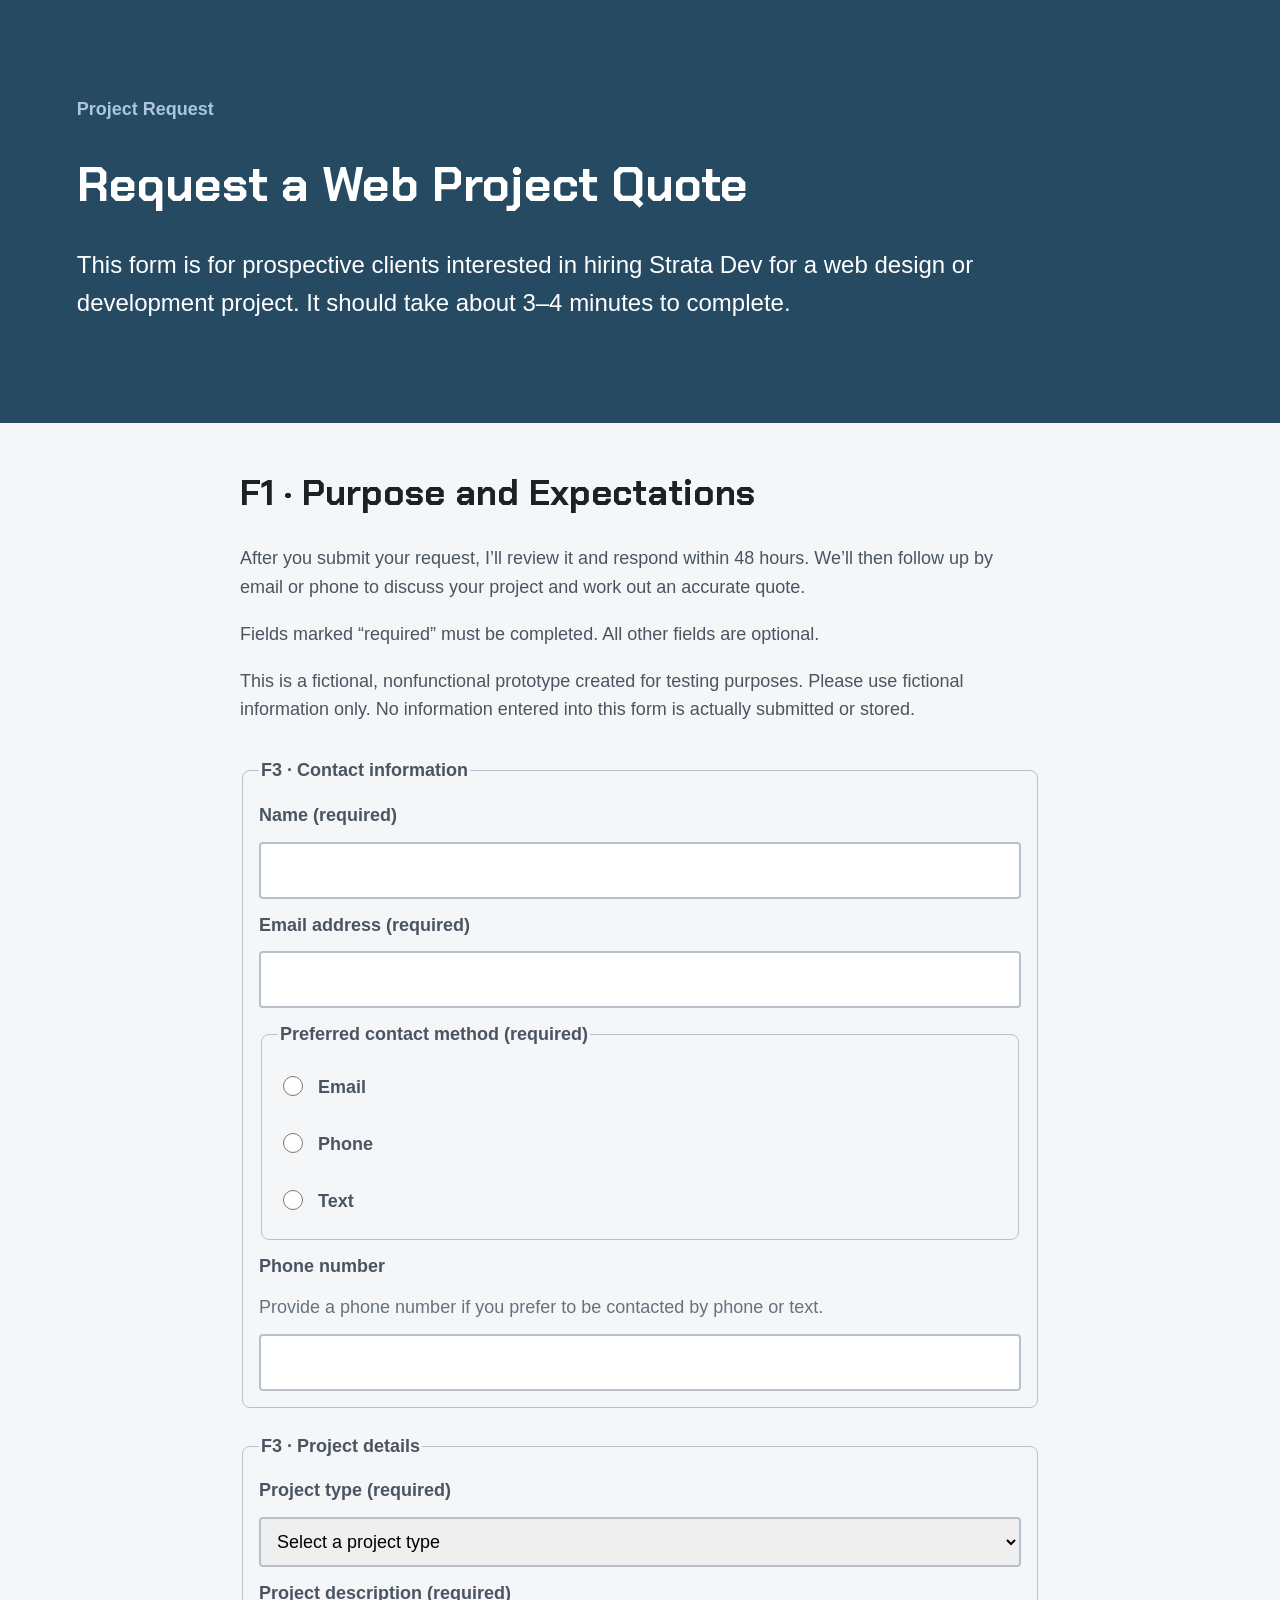
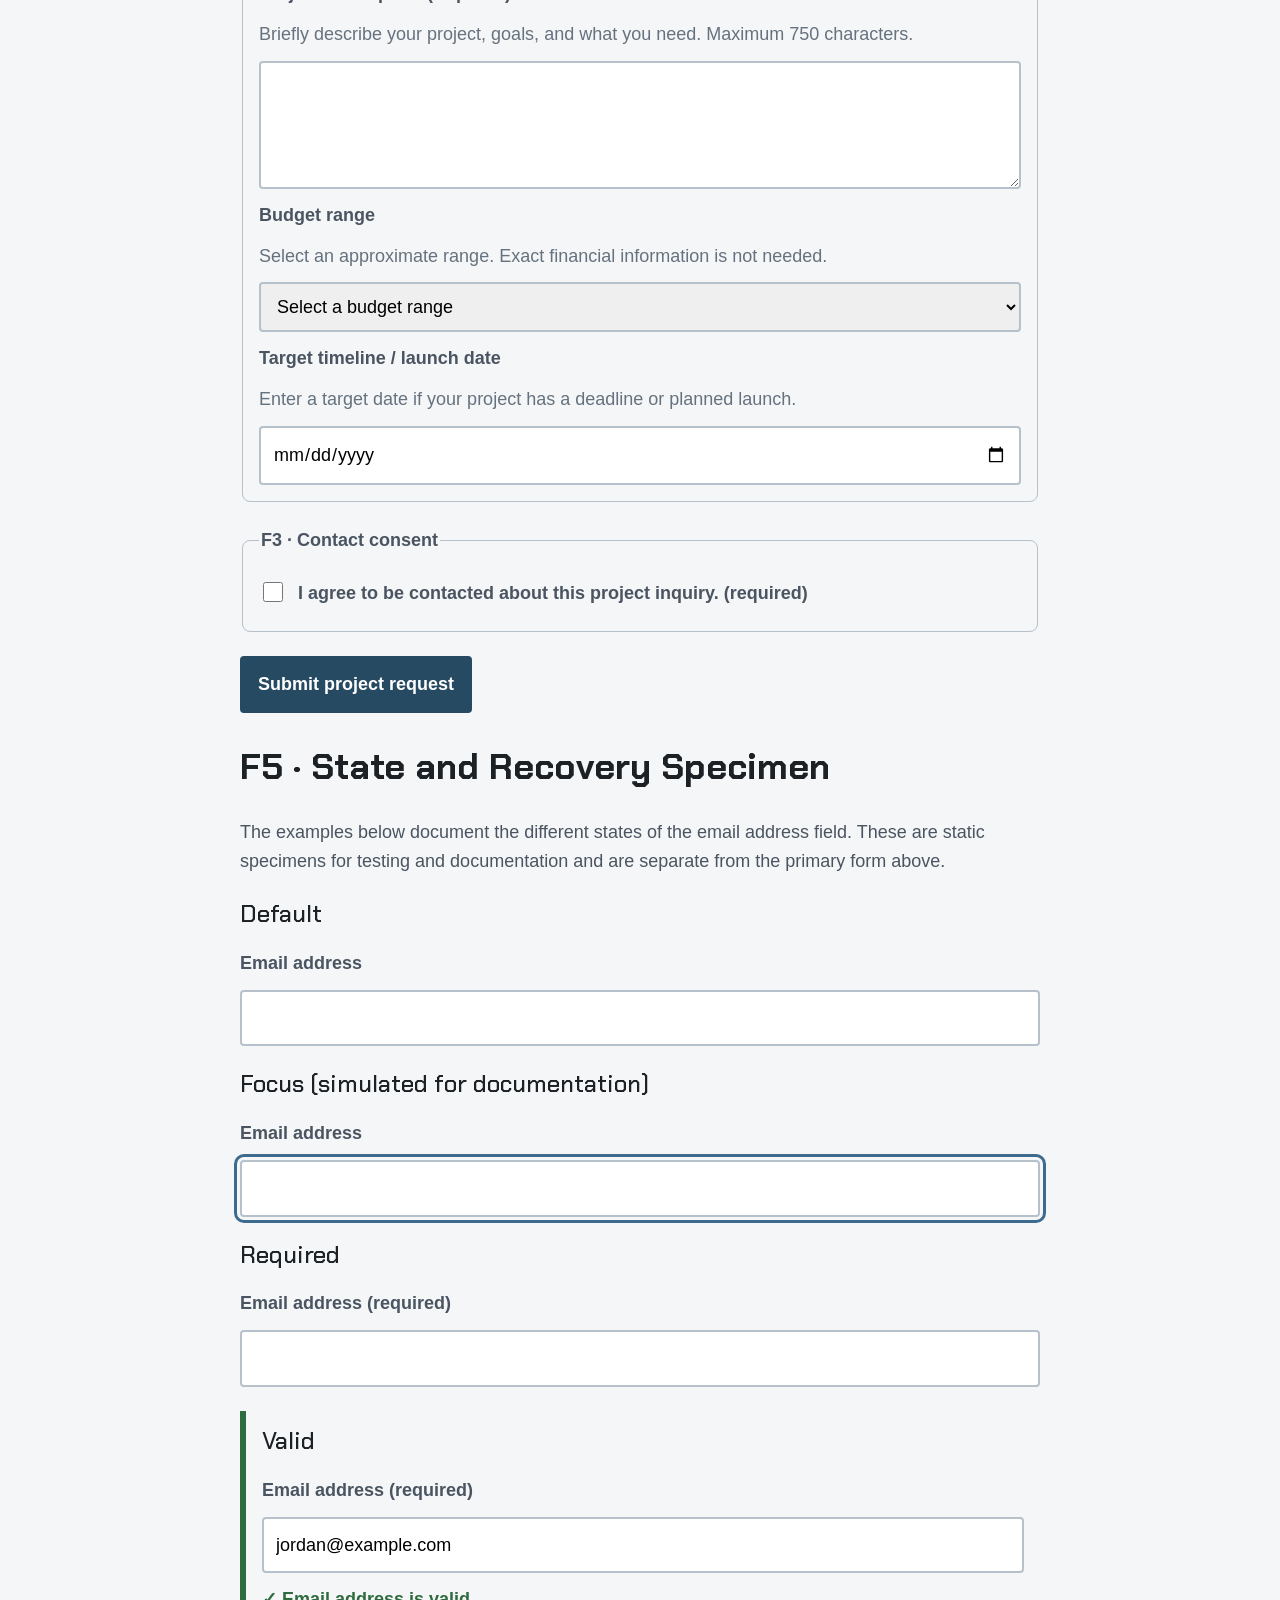
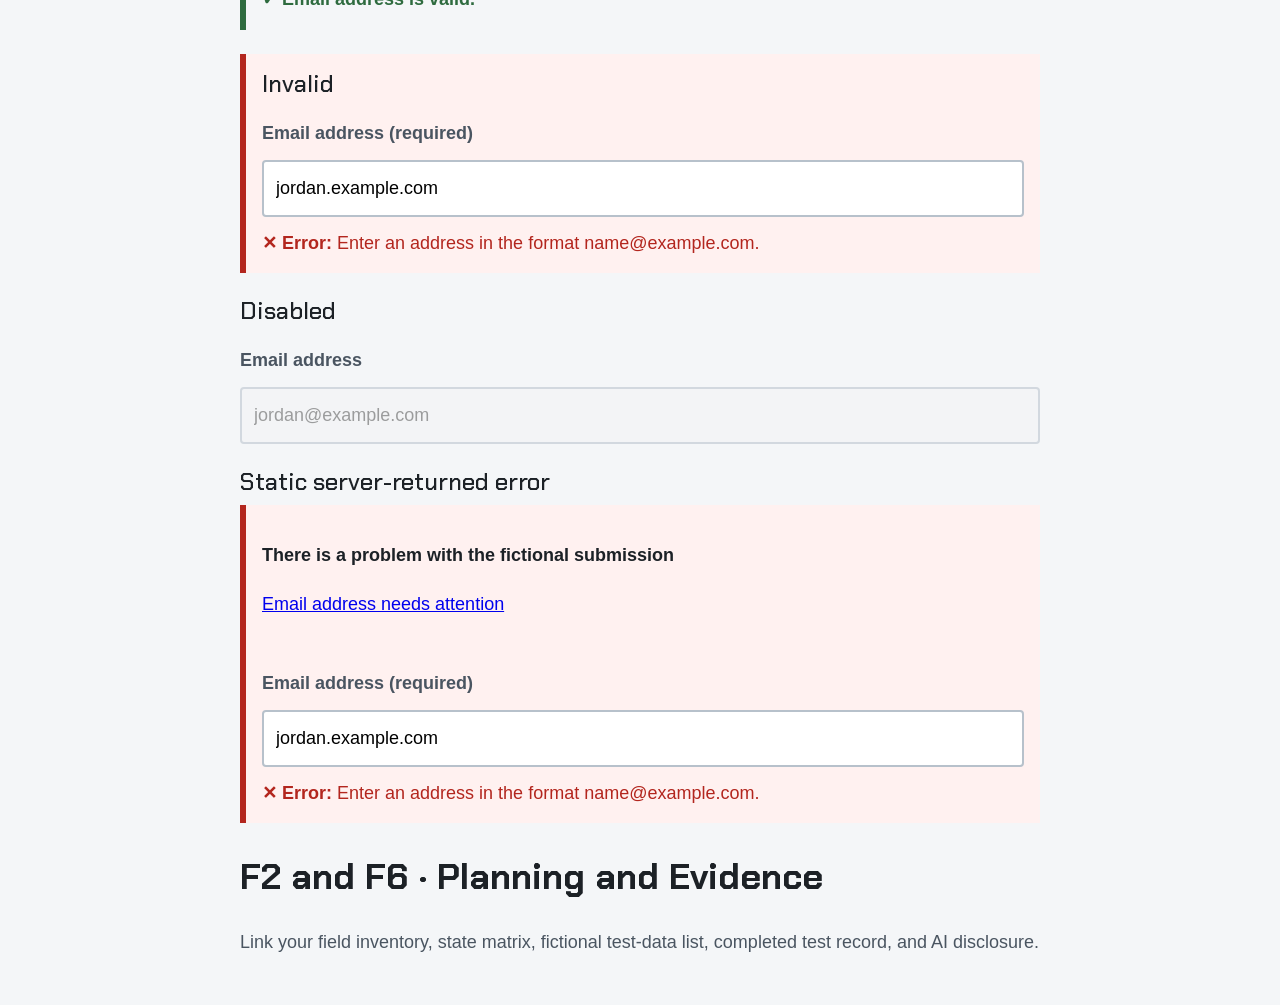
==== commit bd207aa8: "Merge Module 1 typography system: font tokens, type scale, and Chakra Petch" ====
--- a/ASSESSMENT-Inclusive-Form-Flow-Starter/index.html
+++ b/ASSESSMENT-Inclusive-Form-Flow-Starter/index.html
@@ -4,6 +4,13 @@
         <meta charset="utf-8">
         <meta name="viewport" content="width=device-width,initial-scale=1">
         <title>Inclusive Form Flow</title>
+
+        <link rel="preconnect" href="https://fonts.googleapis.com">
+        <link rel="preconnect" href="https://fonts.gstatic.com" crossorigin>
+        <link
+            href="https://fonts.googleapis.com/css2?family=Chakra+Petch:wght@500;700&display=swap"
+            rel="stylesheet">
+
         <link rel="stylesheet" href="styles.css">
     </head>
 
--- a/ASSESSMENT-Inclusive-Form-Flow-Starter/styles.css
+++ b/ASSESSMENT-Inclusive-Form-Flow-Starter/styles.css
@@ -1,39 +1,39 @@
 :root{
-  /* Primitive color tokens from Module 1 */
---blue-200:#a9c6dd;
---blue-400:#6d9cbf;
---blue-600:#3d6b8f;
---blue-800:#274a63;
---blue-900:#182f3f;
-
---gray-0:#ffffff;
---gray-50:#f4f6f8;
---gray-100:#e2e7ec;
---gray-300:#b7c1cb;
---gray-500:#7c8894;
---gray-600:#66727e;
---gray-700:#4a5561;
---gray-900:#1c2126;
-
-/* Semantic color tokens */
---color-text:var(--gray-700);
---color-text-heading:var(--gray-900);
---color-surface:var(--gray-50);
---color-surface-raised:var(--gray-0);
---color-code-surface:var(--gray-100);
---color-border:var(--gray-300);
---color-action:var(--blue-800);
---color-on-action:var(--gray-0);
---color-action-subtle:var(--gray-100);
---color-link-visited:var(--blue-600);
---color-focus:var(--blue-600);
---color-muted:var(--gray-600);
-
-/* Form-specific semantic color extensions */
---color-on-action-muted:var(--blue-200);
---color-error:#b3261e;
---color-error-surface:#fff1f0;
---color-success:#2e6b3f;
+    /* Primitive color tokens from Module 1 */
+    --blue-200:#a9c6dd;
+    --blue-400:#6d9cbf;
+    --blue-600:#3d6b8f;
+    --blue-800:#274a63;
+    --blue-900:#182f3f;
+
+    --gray-0:#ffffff;
+    --gray-50:#f4f6f8;
+    --gray-100:#e2e7ec;
+    --gray-300:#b7c1cb;
+    --gray-500:#7c8894;
+    --gray-600:#66727e;
+    --gray-700:#4a5561;
+    --gray-900:#1c2126;
+
+    /* Semantic color tokens */
+    --color-text:var(--gray-700);
+    --color-text-heading:var(--gray-900);
+    --color-surface:var(--gray-50);
+    --color-surface-raised:var(--gray-0);
+    --color-code-surface:var(--gray-100);
+    --color-border:var(--gray-300);
+    --color-action:var(--blue-800);
+    --color-on-action:var(--gray-0);
+    --color-action-subtle:var(--gray-100);
+    --color-link-visited:var(--blue-600);
+    --color-focus:var(--blue-600);
+    --color-muted:var(--gray-600);
+
+    /* Form-specific semantic color extensions */
+    --color-on-action-muted:var(--blue-200);
+    --color-error:#b3261e;
+    --color-error-surface:#fff1f0;
+    --color-success:#2e6b3f;
 
     /* Primitive spacing tokens from Module 1 */
     --space-4:4px;
@@ -51,6 +51,32 @@
     --space-section-gap:var(--space-48);
     --space-form-gap:var(--space-12);
 
+    /* Font-family tokens from Module 1 */
+    --font-body:-apple-system, "Segoe UI", Roboto, Helvetica, Arial, sans-serif;
+    --font-display:"Chakra Petch", -apple-system, "Segoe UI", Roboto, Helvetica, Arial, sans-serif;
+    --font-mono:ui-monospace, "SF Mono", "Cascadia Code", Consolas, monospace;
+
+    /* Primitive type scale from Module 1 */
+    --type-sm:clamp(0.875rem, 0.8rem + 0.375vw, 1rem);
+    --type-base:clamp(1rem, 0.95rem + 0.25vw, 1.125rem);
+    --type-lg:clamp(1.25rem, 1.1rem + 0.75vw, 1.5rem);
+    --type-xl:clamp(1.75rem, 1.4rem + 1.5vw, 2.25rem);
+    --type-2xl:clamp(2.25rem, 1.7rem + 2.5vw, 3rem);
+
+    /* Semantic type roles from Module 1 */
+    --type-h1:var(--type-2xl);
+    --type-h2:var(--type-xl);
+    --type-h3:var(--type-lg);
+    --type-h4:var(--type-base);
+    --type-h5:var(--type-base);
+    --type-h6:var(--type-sm);
+    --type-body:var(--type-base);
+    --type-meta:var(--type-sm);
+
+    /* Line-height tokens from Module 1 */
+    --leading-heading:1.2;
+    --leading-body:1.6;
+
     /* Existing form tokens */
     --radius:.5rem;
     --measure:68ch;
@@ -64,8 +90,41 @@
     margin:0;
     color:var(--color-text);
     background:var(--color-surface);
-    font-family:Arial,sans-serif;
-    line-height:1.6;
+    font-family:var(--font-body);
+    font-size:var(--type-body);
+    line-height:var(--leading-body);
+}
+
+/* Module 1 heading hierarchy */
+h1,
+h2,
+h3{
+    font-family:var(--font-display);
+    line-height:var(--leading-heading);
+    color:var(--color-text-heading);
+}
+
+h1{
+    font-size:var(--type-h1);
+    font-weight:700;
+}
+
+h2{
+    font-size:var(--type-h2);
+    font-weight:700;
+}
+
+h3{
+    font-size:var(--type-h3);
+    font-weight:500;
+}
+
+h4{
+    font-family:var(--font-body);
+    font-size:var(--type-h4);
+    font-weight:700;
+    line-height:var(--leading-heading);
+    color:var(--color-text-heading);
 }
 
 .page-header{
@@ -74,6 +133,14 @@
     color:var(--color-on-action);
 }
 
+/*
+ * Heading color is normally --color-text-heading, but headings inside
+ * the dark page header need the on-action color for contrast.
+ */
+.page-header h1{
+    color:var(--color-on-action);
+}
+
 .eyebrow{
     color:var(--color-on-action-muted);
     font-weight:700;
@@ -81,7 +148,7 @@
 
 .lede{
     max-width:var(--measure);
-    font-size:1.25rem;
+    font-size:var(--type-lg);
 }
 
 main{
